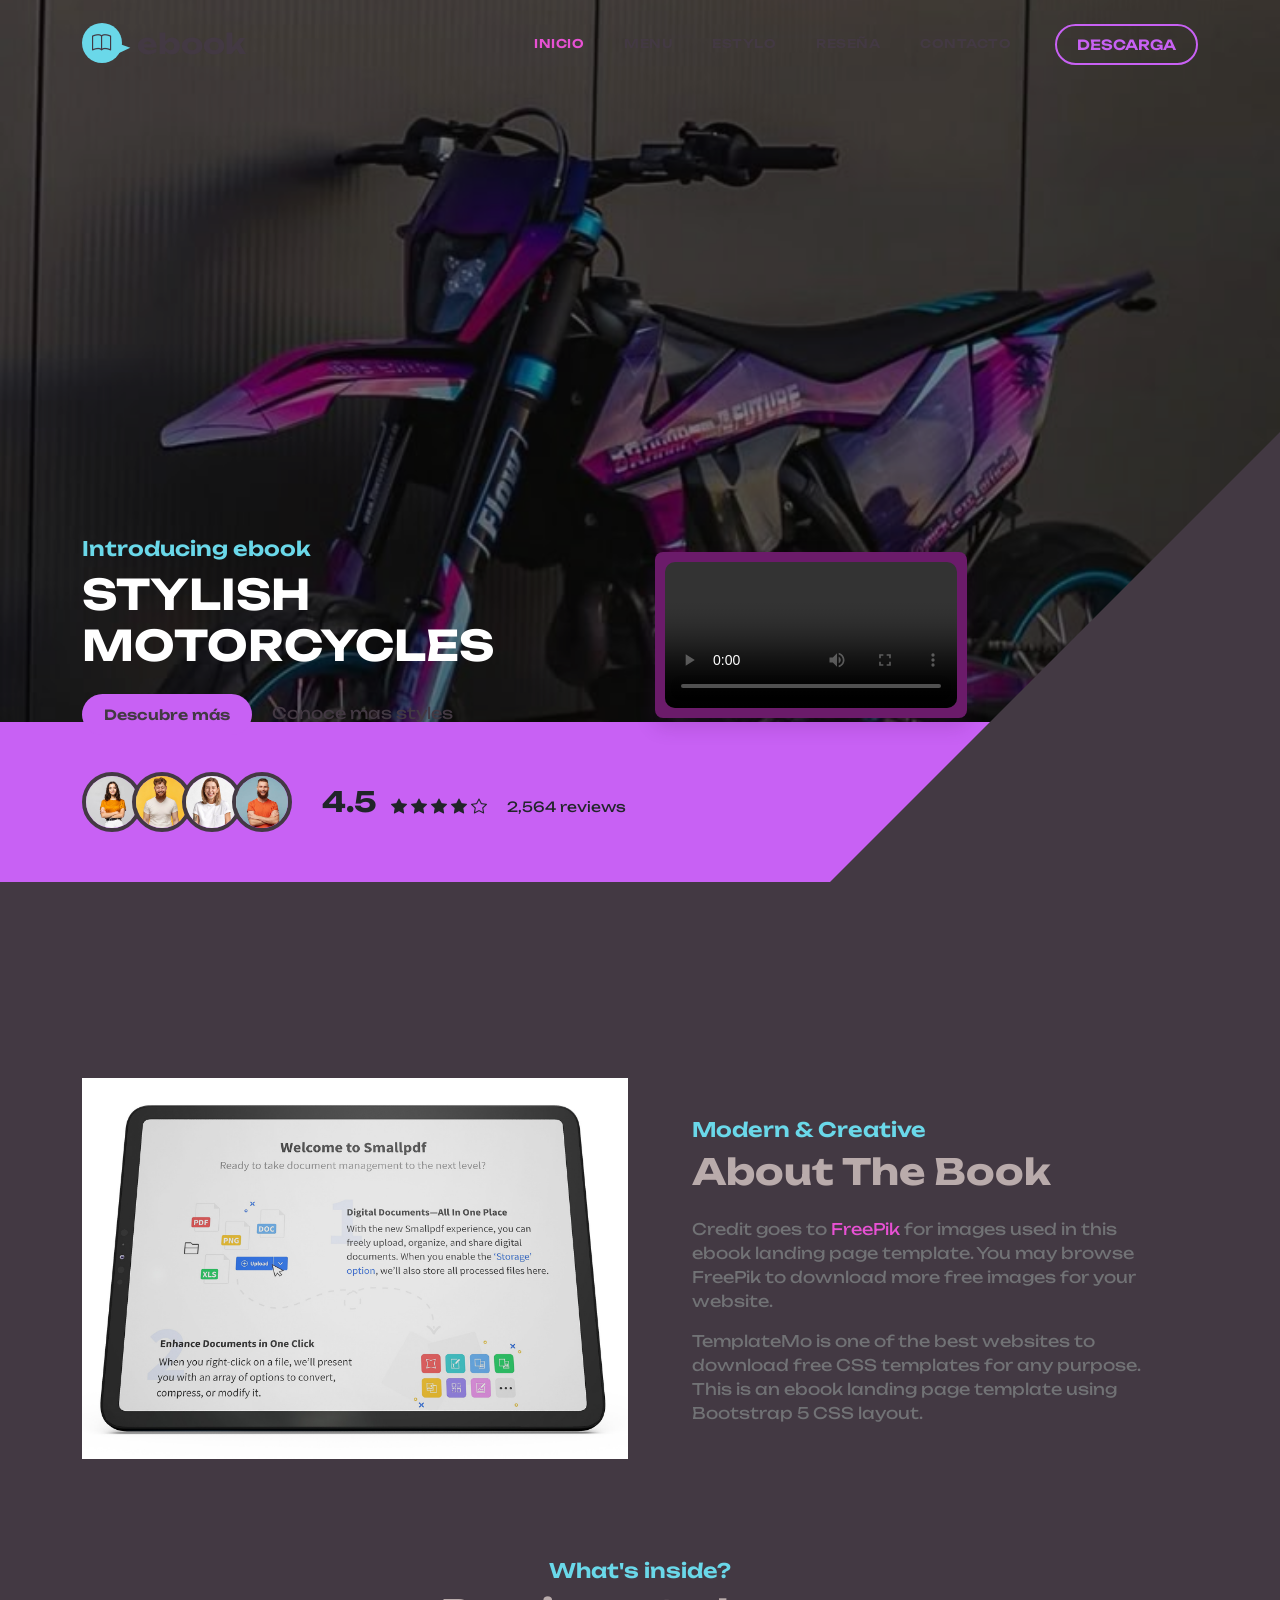
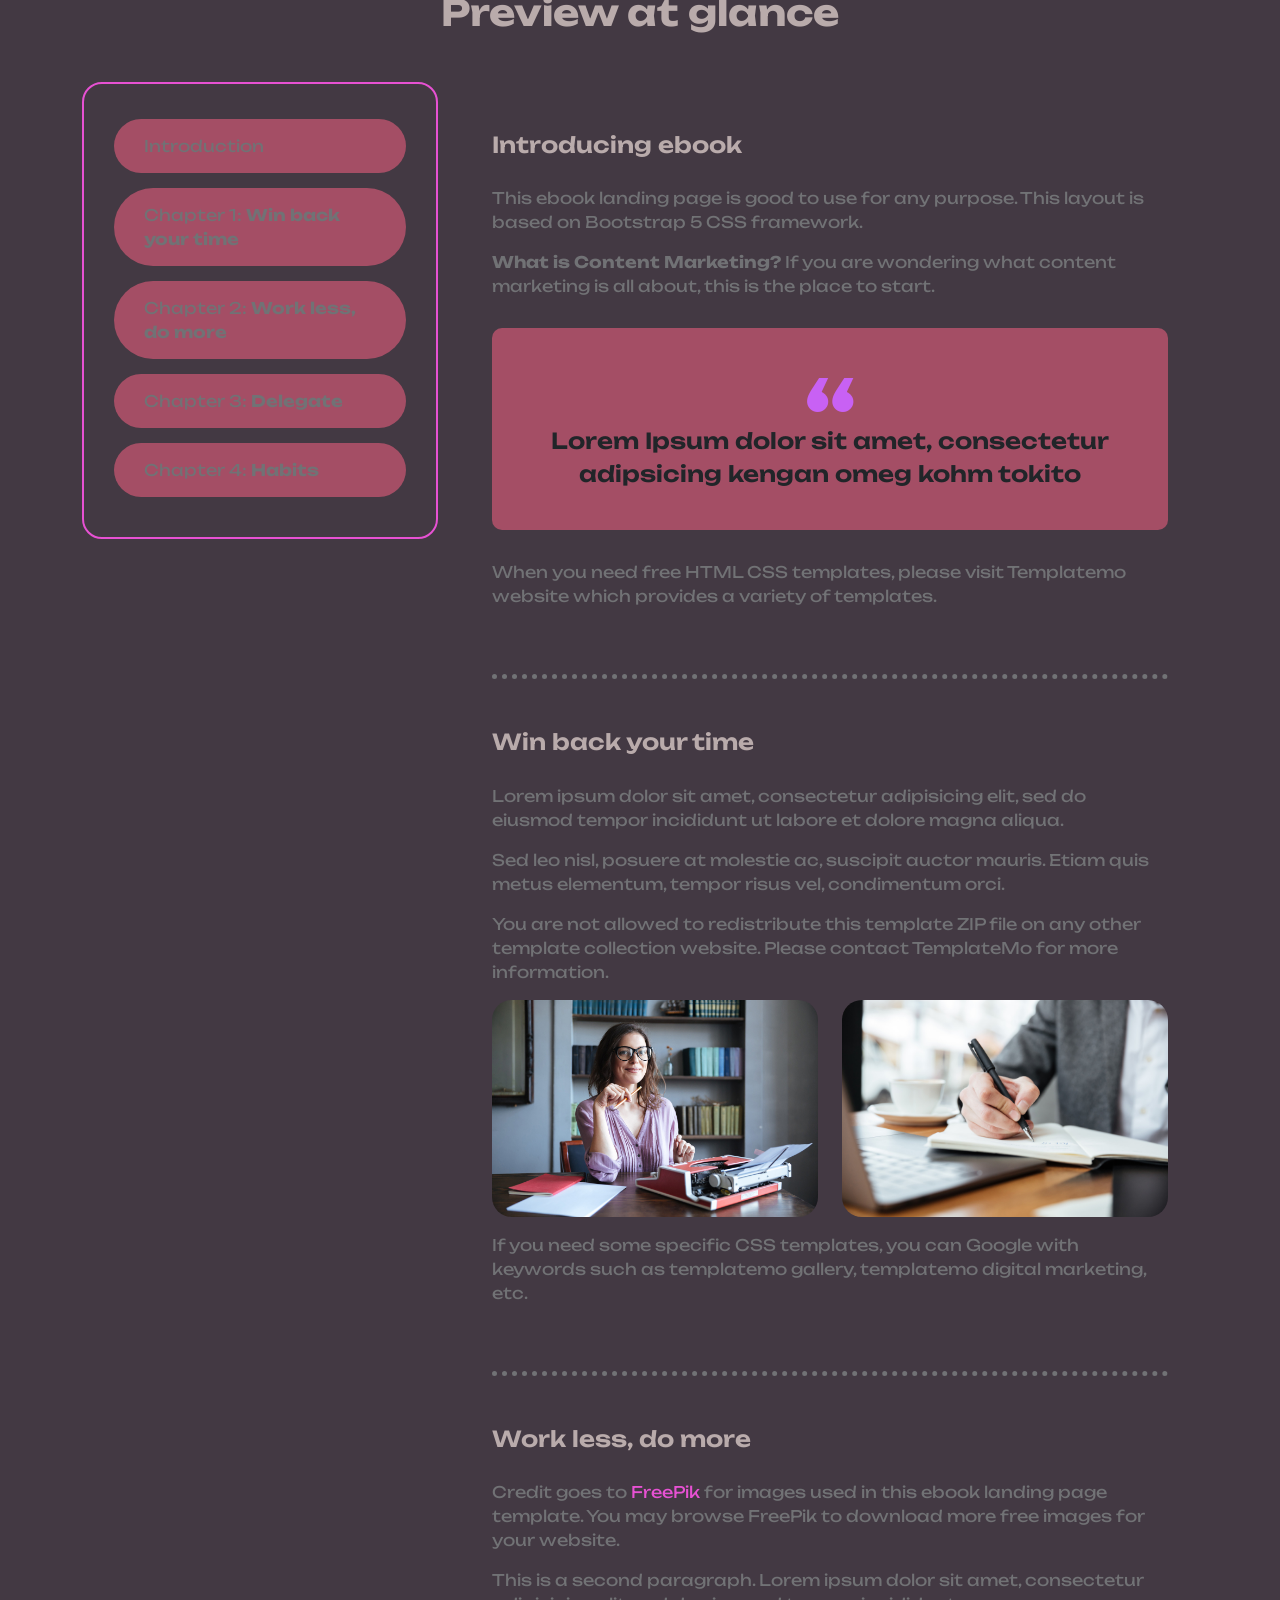
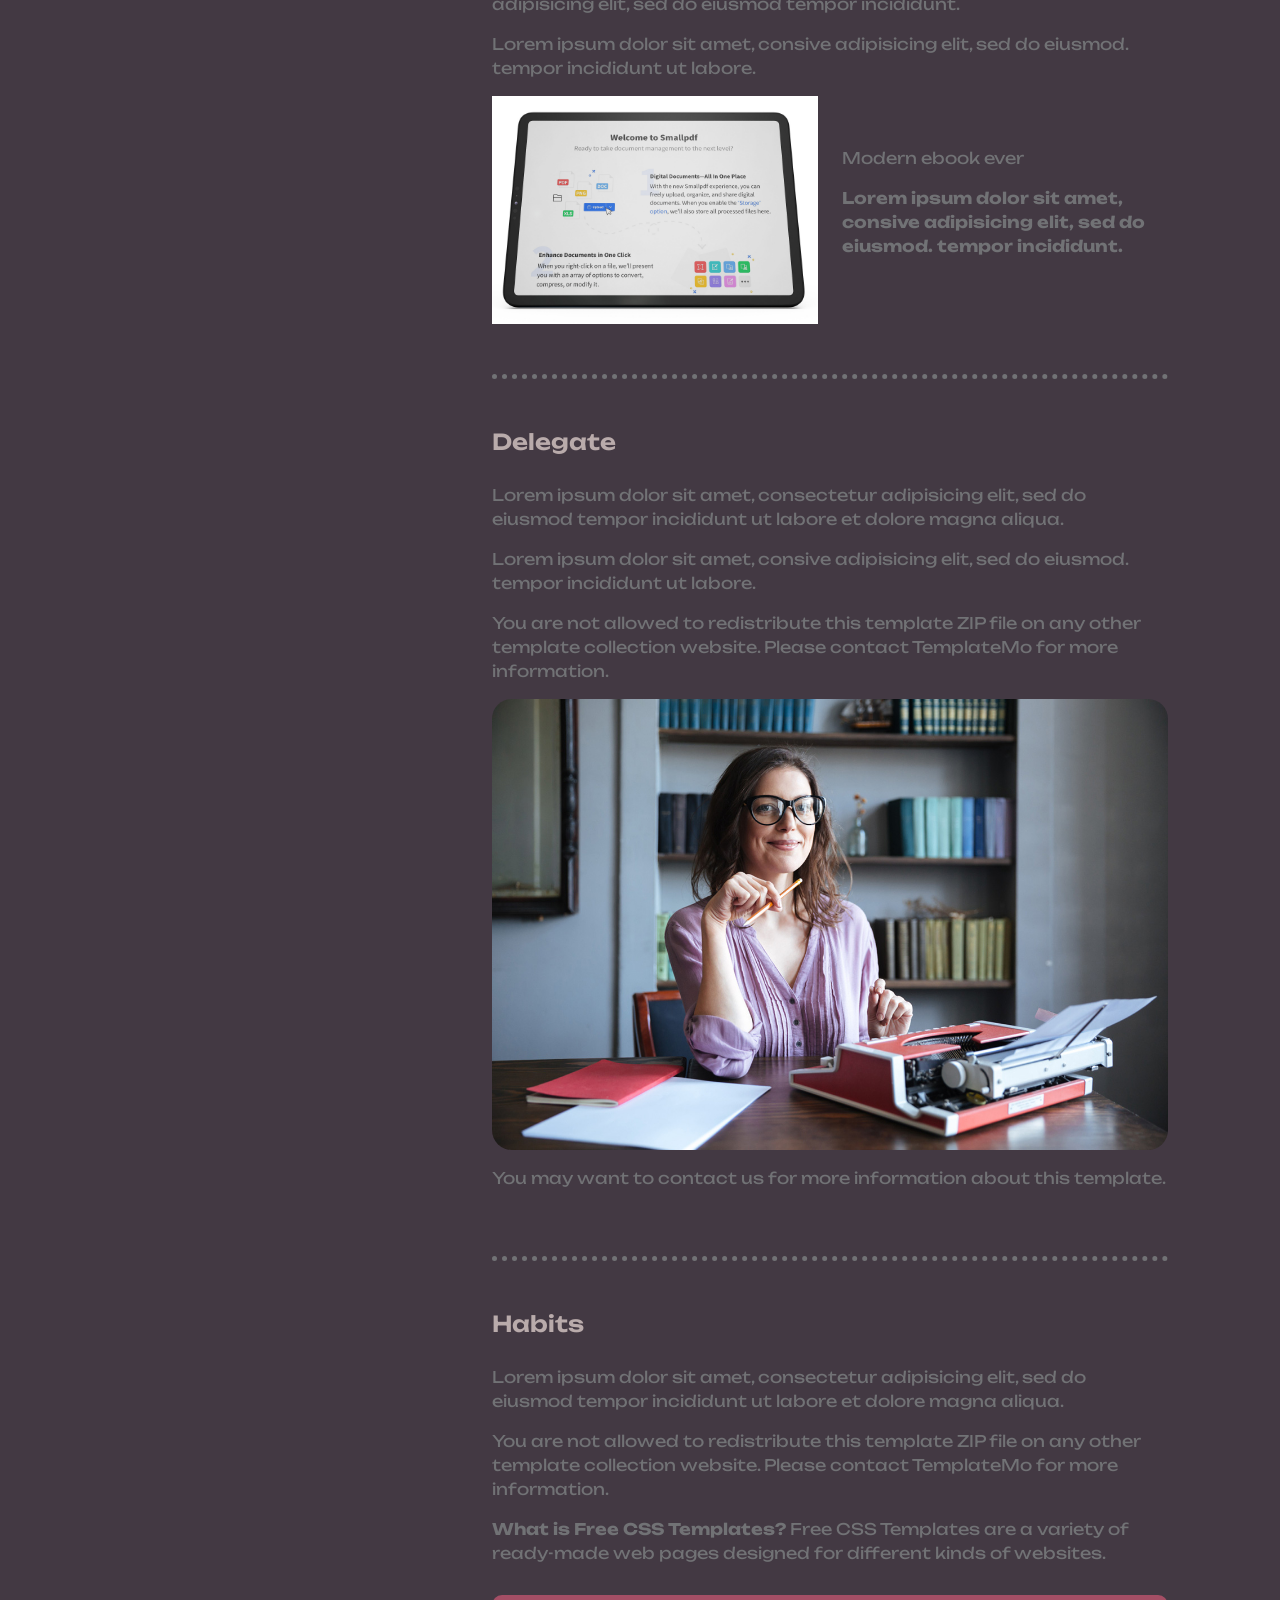
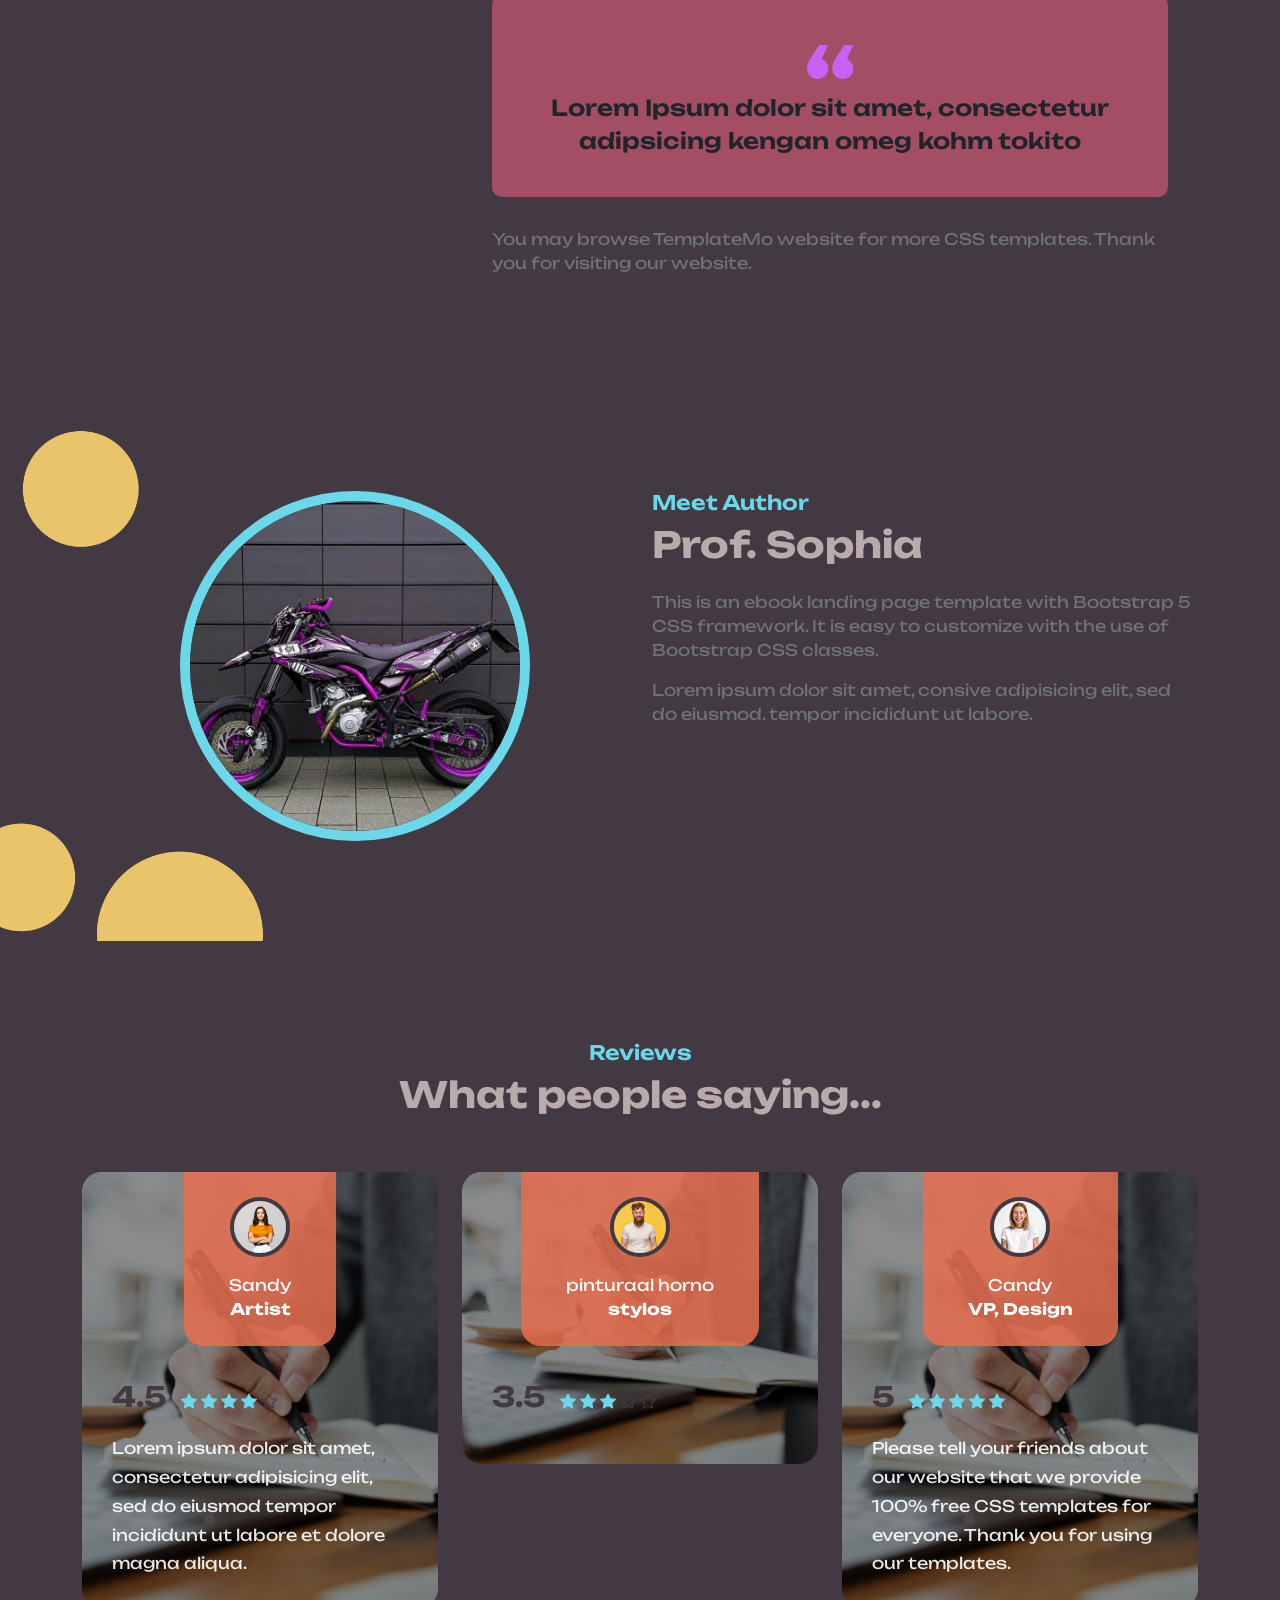
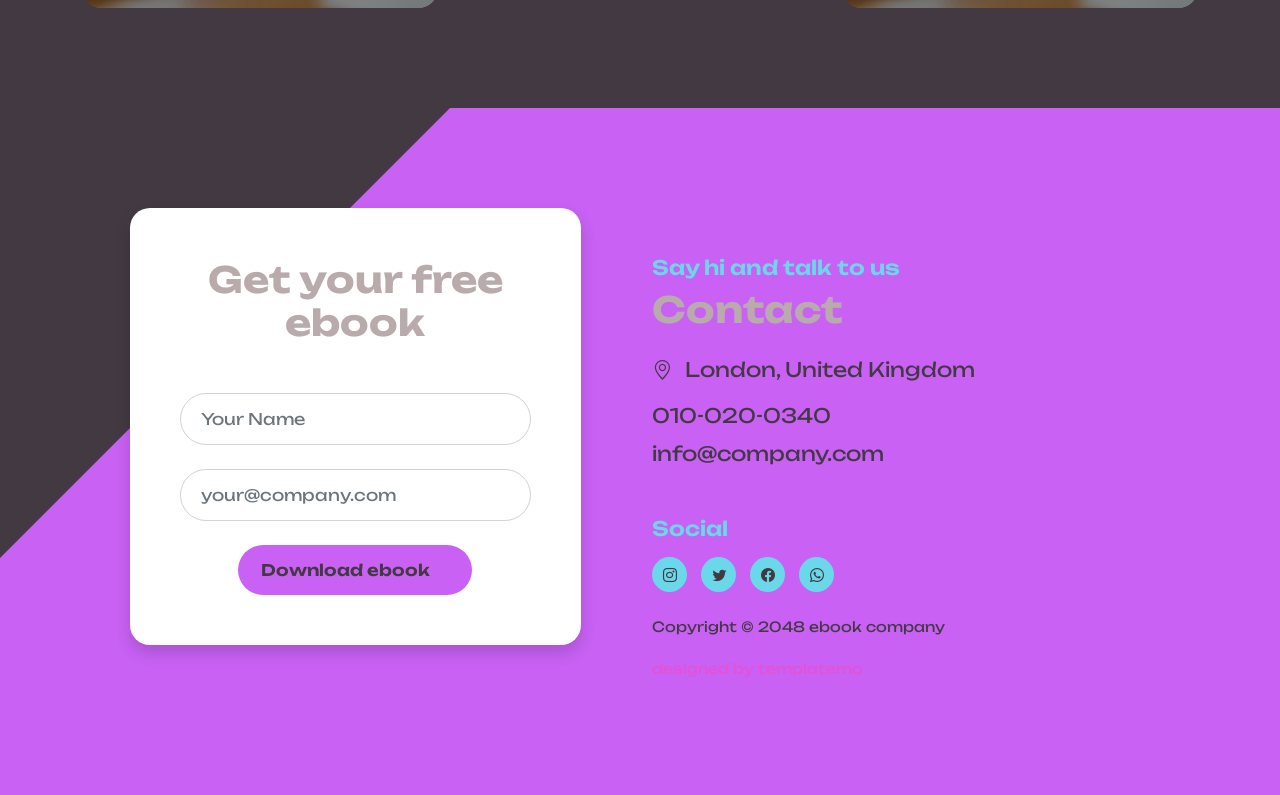
==== index.html @ 83028c60 "inicio de proyecto" ====
<!doctype html>
<html lang="es">
    <head>
        <meta charset="utf-8">
        <meta name="viewport" content="width=device-width, initial-scale=1">

        <meta name="description" content="">
        <meta name="author" content="">

        <title>STYLISH MOTORCYCLES</title>

        <!-- CSS FILES -->        
        <link rel="preconnect" href="https://fonts.googleapis.com">
        
        <link rel="preconnect" href="https://fonts.gstatic.com" crossorigin>

        <link href="https://fonts.googleapis.com/css2?family=Unbounded:wght@300;400;600;700&display=swap" rel="stylesheet">

        <link href="css/bootstrap.min.css" rel="stylesheet">

        <link href="css/bootstrap-icons.css" rel="stylesheet">

        <link href="css/templatemo-ebook-landing.css" rel="stylesheet">
<!--

TemplateMo 588 ebook landing

https://templatemo.com/tm-588-ebook-landing

-->
    </head>
    
    <body>

        <main>

            <nav class="navbar navbar-expand-lg">
                <div class="container">
                    <a class="navbar-brand" href="index.html">
                        <i class="navbar-brand-icon bi-book me-2"></i>
                        <span>ebook</span>  <!--titulo de lagina o logo-->
                    </a>

                    <div class="d-lg-none ms-auto me-3">
                        <a href="#" class="btn custom-btn custom-border-btn btn-naira btn-inverted">
                            <i class="btn-icon bi-cloud-download"></i>
                            <span>Download</span><!-- descargas-->
                        </a>
                    </div>
    
                    <button class="navbar-toggler" type="button" data-bs-toggle="collapse" data-bs-target="#navbarNav" aria-controls="navbarNav" aria-expanded="false" aria-label="Toggle navigation">
                        <span class="navbar-toggler-icon"></span>
                    </button>
    
                    <div class="collapse navbar-collapse" id="navbarNav">
                        <ul class="navbar-nav ms-lg-auto me-lg-4">
                            <li class="nav-item">
                                <a class="nav-link click-scroll" href="#section_1">INICIO</a>
                            </li>
    
                            <li class="nav-item">
                                <a class="nav-link click-scroll" href="#section_2">MENU</a>
                            </li>

                            <li class="nav-item">
                                <a class="nav-link click-scroll" href="#section_3">ESTYLO </a>
                            </li>

                            <li class="nav-item">
                                <a class="nav-link click-scroll" href="#section_4">RESEÑA</a>
                            </li>

                            <li class="nav-item">
                                <a class="nav-link click-scroll" href="#section_5">CONTACTO</a>
                            </li>
                        </ul>

                        <div class="d-none d-lg-block">
                            <a href="#" class="btn custom-btn custom-border-btn btn-naira btn-inverted">
                                <i class="btn-icon bi-cloud-download"></i>
                                <span>DESCARGA</span><!-- descarga el de abajo -->
                            </a>
                        </div>
                    </div>
                </div>
            </nav>
            

            <section class="hero-section d-flex justify-content-center align-items-center" id="section_1">
                <div class="container">
                    <div class="row">

                        <div class="col-lg-6 col-12 mb-5 pb-5 pb-lg-0 mb-lg-0">

                            <h6>Introducing ebook</h6>

                            <h1 class="text-white mb-4">STYLISH MOTORCYCLES</h1>

                            <a href="#section_2" class="btn custom-btn smoothscroll me-3">Descubre más</a>

                            <a href="#section_3" class="link link--kale smoothscroll">Conoce mas styles</a>
                        </div>
                        <!--
                        <div class="hero-image-wrap col-lg-6 col-12 mt-3 mt-lg-0">
                            <img src="images/vi class="hero-image img-fluid" alt="education online books"> 
                        </div>
                        -->

                        <!---------------video ------------------->
                        <div class="col-lg-7">
                            <div class="left-image">
                                <video autoplay loop width="6000" height="336" controls>
                                    <source src="images/video 1.mp4" type="video/mp4">

                                </video>
                            </div>
                        </div>
                        <!--------------fin del video------------->
                    </div>
                </div>
            </section>


            <section class="featured-section">
                <div class="container">
                    <div class="row">

                        <div class="col-lg-8 col-12">
                            <div class="avatar-group d-flex flex-wrap align-items-center">
                                <img src="images/avatar/portrait-beautiful-young-woman-standing-grey-wall.jpg" class="img-fluid avatar-image" alt="">

                                <img src="images/avatar/portrait-young-redhead-bearded-male.jpg" class="img-fluid avatar-image avatar-image-left" alt="">

                                <img src="images/avatar/pretty-blonde-woman.jpg" class="img-fluid avatar-image avatar-image-left" alt="">

                                <img src="images/avatar/studio-portrait-emotional-happy-funny-smiling-boyfriend.jpg" class="img-fluid avatar-image avatar-image-left" alt="">

                                <div class="reviews-group mt-3 mt-lg-0">
                                    <strong>4.5</strong>

                                    <i class="bi-star-fill"></i>
                                    <i class="bi-star-fill"></i>
                                    <i class="bi-star-fill"></i>
                                    <i class="bi-star-fill"></i>
                                    <i class="bi-star"></i>

                                    <small class="ms-3">2,564 reviews</small>
                                </div>
                            </div>
                        </div>
                    </div>
                </div>
            </section>


            <section class="py-lg-5"></section>


            <section class="book-section section-padding" id="section_2">
                <div class="container">
                    <div class="row">

                        <div class="col-lg-6 col-12">
                            <img src="images/tablet-screen-contents.jpg" class="img-fluid" alt="">
                        </div>

                        <div class="col-lg-6 col-12">
                            <div class="book-section-info">
                                <h6>Modern &amp; Creative</h6>


                                <h2 class="mb-4">About The Book</h2>

                                <p>Credit goes to <a rel="nofollow" href="https://freepik.com" target="_blank">FreePik</a> for images used in this ebook landing page template. You may browse FreePik to download more free images for your website.</p>

                                <p>TemplateMo is one of the best websites to download free CSS templates for any purpose. This is an ebook landing page template using Bootstrap 5 CSS layout.</p>
                            </div>
                        </div>

                    </div>
                </div>
            </section>


            <section>
                <div class="container">
                    <div class="row">

                        <div class="col-lg-12 col-12 text-center">
                            <h6>What's inside?</h6>

                            <h2 class="mb-5">Preview at glance</h2>
                        </div>

                        <div class="col-lg-4 col-12">
                            <nav id="navbar-example3" class="h-100 flex-column align-items-stretch">
                                <nav class="nav nav-pills flex-column">
                                    <a class="nav-link smoothscroll" href="#item-1">Introduction</a>

                                    <a class="nav-link smoothscroll" href="#item-2">Chapter 1: <strong>Win back your time</strong></a>

                                    <a class="nav-link smoothscroll" href="#item-3">Chapter 2: <strong>Work less, do more</strong></a>

                                    <a class="nav-link smoothscroll" href="#item-4">Chapter 3: <strong>Delegate</strong></a>

                                    <a class="nav-link smoothscroll" href="#item-5">Chapter 4: <strong>Habits</strong></a>
                                </nav>
                            </nav>
                        </div>

                        <div class="col-lg-8 col-12">
                            <div data-bs-spy="scroll" data-bs-target="#navbar-example3" data-bs-smooth-scroll="true" class="scrollspy-example-2" tabindex="0">
                                <div class="scrollspy-example-item" id="item-1">
                                    <h5>Introducing ebook</h5>

                                    <p>This ebook landing page is good to use for any purpose. This layout is based on Bootstrap 5 CSS framework.</p>

                                    <p><strong>What is Content Marketing?</strong> If you are wondering what content marketing is all about, this is the place to start.</p>

                                    <blockquote class="blockquote">Lorem Ipsum dolor sit amet, consectetur adipsicing kengan omeg kohm tokito</blockquote>

                                    <p>When you need free HTML CSS templates, please visit Templatemo website which provides a variety of templates.</p>
                                </div>

                                <div class="scrollspy-example-item" id="item-2">
                                    <h5>Win back your time</h5>

                                    <p>Lorem ipsum dolor sit amet, consectetur adipisicing elit, sed do eiusmod tempor incididunt ut labore et dolore magna aliqua.</p>

                                    <p>Sed leo nisl, posuere at molestie ac, suscipit auctor mauris. Etiam quis metus elementum, tempor risus vel, condimentum orci.</p>

                                    <p>You are not allowed to redistribute this template ZIP file on any other template collection website. Please contact TemplateMo for more information.</p>

                                    <div class="row">
                                        <div class="col-lg-6 col-12 mb-3">
                                            <img src="images/portrait-mature-smiling-authoress-sitting-desk.jpg" class="scrollspy-example-item-image img-fluid" alt="">
                                        </div>

                                        <div class="col-lg-6 col-12 mb-3">
                                            <img src="images/businessman-sitting-by-table-cafe.jpg" class="scrollspy-example-item-image img-fluid" alt="">
                                        </div>
                                    </div>

                                    <p>If you need some specific CSS templates, you can Google with keywords such as templatemo gallery, templatemo digital marketing, etc.</p>
                                </div>

                                <div class="scrollspy-example-item" id="item-3">
                                    <h5>Work less, do more</h5>

                                    <p>Credit goes to <a rel="nofollow" href="https://freepik.com" target="_blank">FreePik</a> for images used in this ebook landing page template. You may browse FreePik to download more free images for your website.</p>
                                    <p>This is a second paragraph. Lorem ipsum dolor sit amet, consectetur adipisicing elit, sed do eiusmod tempor incididunt.</p>

                                    <p>Lorem ipsum dolor sit amet, consive adipisicing elit, sed do eiusmod. tempor incididunt ut labore.</p>

                                    <div class="row align-items-center">
                                        <div class="col-lg-6 col-12">
                                            <img src="images/tablet-screen-contents.jpg" class="img-fluid" alt="">
                                        </div>

                                        <div class="col-lg-6 col-12">
                                            <p>Modern ebook ever</p>

                                            <p><strong>Lorem ipsum dolor sit amet, consive adipisicing elit, sed do eiusmod. tempor incididunt.</strong></p>
                                        </div>
                                    </div>
                                </div>

                                <div class="scrollspy-example-item" id="item-4">
                                    <h5>Delegate</h5>

                                    <p>Lorem ipsum dolor sit amet, consectetur adipisicing elit, sed do eiusmod tempor incididunt ut labore et dolore magna aliqua.</p>

                                    <p>Lorem ipsum dolor sit amet, consive adipisicing elit, sed do eiusmod. tempor incididunt ut labore.</p>

                                    <p>You are not allowed to redistribute this template ZIP file on any other template collection website. Please contact TemplateMo for more information.</p>

                                    <img src="images/portrait-mature-smiling-authoress-sitting-desk.jpg" class="scrollspy-example-item-image img-fluid mb-3" alt="">

                                    <p>You may want to contact us for more information about this template.</p>
                                </div>

                                <div class="scrollspy-example-item" id="item-5">
                                    <h5>Habits</h5>

                                    <p>Lorem ipsum dolor sit amet, consectetur adipisicing elit, sed do eiusmod tempor incididunt ut labore et dolore magna aliqua.</p>

                                    <p>You are not allowed to redistribute this template ZIP file on any other template collection website. Please contact TemplateMo for more information.</p>

                                    <p><strong>What is Free CSS Templates?</strong> Free CSS Templates are a variety of ready-made web pages designed for different kinds of websites.</p>

                                    <blockquote class="blockquote">Lorem Ipsum dolor sit amet, consectetur adipsicing kengan omeg kohm tokito</blockquote>

                                    <p>You may browse TemplateMo website for more CSS templates. Thank you for visiting our website.</p>
                                </div>
                            </div>
                        </div>

                    </div>
                </div>
            </section>


            <section class="author-section section-padding" id="section_3">
                <div class="container">
                    <div class="row">

                        <div class="col-lg-6 col-12">
                            <img src="images/imagen moto 1.jpg" class="author-image img-fluid" alt="">
                        </div>

                        <div class="col-lg-6 col-12 mt-5 mt-lg-0">
                            <h6>Meet Author</h6>

                            <h2 class="mb-4">Prof. Sophia</h2>

                            <p>This is an ebook landing page template with Bootstrap 5 CSS framework. It is easy to customize with the use of Bootstrap CSS classes.</p>

                            <p>Lorem ipsum dolor sit amet, consive adipisicing elit, sed do eiusmod. tempor incididunt ut labore.</p>
                        </div>

                    </div>
                </div>
            </section>


            <section class="reviews-section section-padding" id="section_4">
                <div class="container">
                    <div class="row">

                        <div class="col-lg-12 col-12 text-center mb-5">
                            <h6>Reviews</h6>

                            <h2>What people saying...</h2>
                        </div>

                        <div class="col-lg-4 col-12">
                            <div class="custom-block d-flex flex-wrap">
                                <div class="custom-block-image-wrap d-flex flex-column">
                                    <img src="images/avatar/portrait-beautiful-young-woman-standing-grey-wall.jpg" class="img-fluid avatar-image" alt="">

                                    <div class="text-center mt-3">
                                        <span class="text-white">Sandy</span>

                                        <strong class="d-block text-white">Artist</strong>
                                    </div>
                                </div>

                                <div class="custom-block-info">
                                    <div class="reviews-group mb-3">
                                        <strong>4.5</strong>

                                        <i class="bi-star-fill"></i>
                                        <i class="bi-star-fill"></i>
                                        <i class="bi-star-fill"></i>
                                        <i class="bi-star-fill"></i>
                                        <i class="bi-star"></i>
                                    </div>

                                    <p class="mb-0">Lorem ipsum dolor sit amet, consectetur adipisicing elit, sed do eiusmod tempor incididunt ut labore et dolore magna aliqua.</p>
                                </div>
                            </div>
                        </div>

                        <div class="col-lg-4 col-12 my-5 my-lg-0">
                            <div class="custom-block d-flex flex-wrap">
                                <div class="custom-block-image-wrap d-flex flex-column">
                                    <img src="images/avatar/portrait-young-redhead-bearded-male.jpg" class="img-fluid avatar-image avatar-image-left" alt="">

                                    <div class="text-center mt-3">
                                        <span class="text-white">pinturaal horno</span>

                                        <strong class="d-block text-white">stylos </strong>
                                    </div>
                                </div>

                                <div class="custom-block-info">
                                    <div class="reviews-group mb-3">
                                        <strong>3.5</strong>

                                        <i class="bi-star-fill"></i>
                                        <i class="bi-star-fill"></i>
                                        <i class="bi-star-fill"></i>
                                        <i class="bi-star"></i>
                                        <i class="bi-star"></i>
                                    </div>

                                    <p class="mb-0"></p>
                                </div>
                            </div>
                        </div>

                        <div class="col-lg-4 col-12">
                            <div class="custom-block d-flex flex-wrap">
                                <div class="custom-block-image-wrap d-flex flex-column">
                                    <img src="images/avatar/pretty-blonde-woman.jpg" class="img-fluid avatar-image" alt="">

                                    <div class="text-center mt-3">
                                        <span class="text-white">Candy</span>

                                        <strong class="d-block text-white">VP, Design</strong>
                                    </div>
                                </div>

                                <div class="custom-block-info">
                                    <div class="reviews-group mb-3">
                                        <strong>5</strong>

                                        <i class="bi-star-fill"></i>
                                        <i class="bi-star-fill"></i>
                                        <i class="bi-star-fill"></i>
                                        <i class="bi-star-fill"></i>
                                        <i class="bi-star-fill"></i>
                                    </div>

                                    <p class="mb-0">Please tell your friends about our website that we provide 100% free CSS templates for everyone. Thank you for using our templates.</p>
                                </div>
                            </div>
                        </div>

                    </div>
                </div>
            </section>


            <section class="contact-section section-padding" id="section_5">
                <div class="container">
                    <div class="row">

                        <div class="col-lg-5 col-12 mx-auto">
                            <form class="custom-form ebook-download-form bg-white shadow" action="#" method="post" role="form">
                                <div class="text-center mb-5">
                                    <h2 class="mb-1">Get your free ebook</h2>
                                </div>

                                <div class="ebook-download-form-body">
                                    <div class="input-group mb-4">
                                        <input type="text" name="ebook-form-name" id="ebook-form-name" class="form-control" aria-label="ebook-form-name" aria-describedby="basic-addon1" placeholder="Your Name" required>

                                        <span class="input-group-text" id="basic-addon1">
                                            <i class="custom-form-icon bi-person"></i>
                                        </span>
                                    </div>

                                    <div class="input-group mb-4">
                                        <input type="email" name="ebook-email" id="ebook-email" pattern="[^ @]*@[^ @]*" class="form-control" placeholder="your@company.com" aria-label="ebook-form-email" aria-describedby="basic-addon2" required="">

                                        <span class="input-group-text" id="basic-addon2">
                                            <i class="custom-form-icon bi-envelope"></i>
                                        </span>
                                    </div>

                                    <div class="col-lg-8 col-md-10 col-8 mx-auto">
                                        <button type="submit" class="form-control">Download ebook</button>
                                    </div>
                                </div>
                            </form>
                        </div>

                        <div class="col-lg-6 col-12">
                            <h6 class="mt-5">Say hi and talk to us</h6>

                            <h2 class="mb-4">Contact</h2>

                            <p class="mb-3">
                                <i class="bi-geo-alt me-2"></i>
                                London, United Kingdom
                            </p>

                            <p class="mb-2">
                                <a href="tel: 010-020-0340" class="contact-link">
                                    010-020-0340
                                </a>
                            </p>

                            <p>
                                <a href="mailto:info@company.com" class="contact-link">
                                    info@company.com
                                </a>
                            </p>

                            <h6 class="site-footer-title mt-5 mb-3">Social</h6>

                            <ul class="social-icon mb-4">
                                <li class="social-icon-item">
                                    <a href="#" class="social-icon-link bi-instagram"></a>
                                </li>

                                <li class="social-icon-item">
                                    <a href="#" class="social-icon-link bi-twitter"></a>
                                </li>
                                
                                <li class="social-icon-item">
                                    <a href="#" class="social-icon-link bi-facebook"></a>
                                </li>

                                <li class="social-icon-item">
                                    <a href="#" class="social-icon-link bi-whatsapp"></a>
                                </li>
                            </ul>

                            <p class="copyright-text">Copyright © 2048 ebook company
                            <br><br><a rel="nofollow" href="https://templatemo.com" target="_blank">designed by templatemo</a></p>
                        </div>

                    </div>
                </div>
            </section>
        </main>

        <!-- JAVASCRIPT FILES -->
        <script src="js/jquery.min.js"></script>
        <script src="js/bootstrap.bundle.min.js"></script>
        <script src="js/jquery.sticky.js"></script>
        <script src="js/click-scroll.js"></script>
        <script src="js/custom.js"></script>

    </body>
</html>
---- css/templatemo-ebook-landing.css ----
/*

TemplateMo 588 ebook landing

https://templatemo.com/tm-588-ebook-landing

*/

/*---------------------------------------
  CUSTOM PROPERTIES ( VARIABLES )             
-----------------------------------------*/
:root {
  --white-color:                  #433943;
  --primary-color:                #e751d3;
  --secondary-color:              #6ad8e9;
  --section-bg-color:             #a44e65;
  --custom-btn-bg-color:          #c861f4;
  --custom-btn-bg-hover-color:    #b051e7;
  --dark-color:                   #b9abab;
  --p-color:                      #717275;
  --link-hover-color:             #E76F51;

  --body-font-family:             'Unbounded', sans-serif;

  --h1-font-size:                 42px;
  --h2-font-size:                 36px;
  --h3-font-size:                 28px;
  --h4-font-size:                 24px;
  --h5-font-size:                 22px;
  --h6-font-size:                 20px;
  --p-font-size:                  16px;
  --menu-font-size:               12px;
  --btn-font-size:                14px;
  --copyright-font-size:          14px;

  --border-radius-large:          100px;
  --border-radius-medium:         20px;
  --border-radius-small:          10px;

  --font-weight-light:            300;
  --font-weight-normal:           400;
  --font-weight-semibold:         600;
  --font-weight-bold:             700;
}

body {
  background-color: var(--white-color);
  font-family: var(--body-font-family); 
  }


/*---------------------------------------
  TYPOGRAPHY               
-----------------------------------------*/

h2,
h3,
h4,
h5,
h6 {
  color: var(--dark-color);
}

h1,
h2,
h3,
h4,
h5,
h6 {
  font-weight: var(--font-weight-semibold);
}

h1 {
  font-size: var(--h1-font-size);
  font-weight: var(--font-weight-bold);
}

h2 {
  font-size: var(--h2-font-size);
  font-weight: var(--font-weight-bold);
}

h3 {
  font-size: var(--h3-font-size);
}

h4 {
  font-size: var(--h4-font-size);
}

h5 {
  font-size: var(--h5-font-size);
}

h6 {
  color: var(--secondary-color);
  font-size: var(--h6-font-size);
}

p {
  color: var(--p-color);
  font-size: var(--p-font-size);
  font-weight: var(--font-weight-normal);
}

ul li {
  color: var(--p-color);
  font-size: var(--p-font-size);
  font-weight: var(--font-weight-normal);
}

a, 
button {
  touch-action: manipulation;
  transition: all 0.3s;
}

a {
  display: inline-block;
  color: var(--primary-color);
  text-decoration: none;
}

a:hover {
  color: var(--link-hover-color);
}

b,
strong {
  font-weight: var(--font-weight-bold);
}


/*---------------------------------------
  SECTION               
-----------------------------------------*/
.section-padding {
  padding-top: 100px;
  padding-bottom: 100px;
}

::selection {
  background-color: var(--secondary-color);
  color: var(--white-color);
}


/*---------------------------------------
  AVATAR IMAGE               
-----------------------------------------*/
.avatar-image {
  border: 4px solid var(--white-color);
  border-radius: 100px;
  width: 60px;
  height: 60px;
  object-fit: cover;
}

.avatar-image-left {
  position: relative;
  left: -10px;
}

.avatar-image-left + .avatar-image-left {
  left: -20px;
}

.avatar-image-left + .avatar-image-left + .avatar-image-left {
  left: -30px;
}

.avatar-image-left + .avatar-image-left + .avatar-image-left + .avatar-image-left {
  left: -40px;
}

.avatar-group,
.reviews-group {
  position: relative;
  z-index: 22;
}

.reviews-group {
  display: inline-block;
  vertical-align: top;
}

.reviews-group strong {
  font-size: var(--h3-font-size);
  margin-right: 10px;
}


/*---------------------------------------
  CUSTOM LINK              
-----------------------------------------*/
.link {
  cursor: pointer;
  position: relative;
  white-space: nowrap;
  color: var(--white-color);
}

.link::before,
.link::after {
  position: absolute;
  width: 100%;
  height: 1px;
  background: currentColor;
  top: 100%;
  left: 0;
  pointer-events: none;
}

.link::before {
  content: '';
}

.link--kale::before {
  height: 10px;
  top: 100%;
  opacity: 0;
}

.link--kale:hover::before {
  opacity: 1;
  animation: lineUp 0.3s ease forwards;
}

@keyframes lineUp {
    0% {
      transform-origin: 50% 100%;
      transform: scale3d(1, 0.045, 1);
    }

    50% {
      transform-origin: 50% 100%;
      transform: scale3d(1, 1, 1);
    }

    51% {
      transform-origin: 50% 0%;
      transform: scale3d(1, 1, 1);
    }

    100% {
      transform-origin: 50% 0%;
      transform: scale3d(1, 0.045, 1);
    }
}

.link--kale::after {
    content: '';
    transition: opacity 0.3s;
    opacity: 0;
    transition-delay: 0s;
}

.link--kale:hover::after {
    opacity: 1;
    transition-delay: 0.3s;
}


/*---------------------------------------
  CUSTOM BUTTON               
-----------------------------------------*/
.custom-btn {
  background: var(--custom-btn-bg-color);
  border: 2px solid transparent;
  border-radius: var(--border-radius-large);
  color: var(--white-color);
  font-size: var(--btn-font-size);
  font-weight: var(--font-weight-semibold);
  line-height: normal;
  transition: all 0.3s;
  padding: 10px 20px;
}

.custom-btn:hover {
  background: var(--custom-btn-bg-hover-color);
  color: var(--white-color);
}

.custom-border-btn {
  background: transparent;
  border: 2px solid var(--custom-btn-bg-color);
  color: var(--custom-btn-bg-color);
}

.custom-border-btn:hover {
  background: var(--custom-btn-bg-color);
  border-color: transparent;
  color: var(--white-color);
}

.custom-btn-bg-white {
  border-color: var(--white-color);
  color: var(--white-color);
}

.btn-naira {
  padding: 0;
  position: relative;
  z-index: 1;
  overflow: hidden;
  -webkit-backface-visibility: hidden;
  -webkit-transition: background-color 0.3s;
  transition: background-color 0.3s;
}

.btn-naira::before {
  content: '';
  position: absolute;
  left: -50%;
  width: 200%;
  height: 200%;
  background: var(--primary-color);
  top: -50%;
  z-index: -1;
  -webkit-transform: translate3d(0, -100%, 0) rotate3d(0, 0, 1, -10deg);
  transform: translate3d(0, -100%, 0) rotate3d(0, 0, 1, -10deg);
}

.btn-naira.btn-inverted::before {
  background: var(--primary-color);
}

.btn-naira > span {
  display: block;
  vertical-align: middle;
}

.btn-naira .btn-icon {
  position: absolute;
  top: 0;
  width: 100%;
  left: 0;
  color: var(--white-color);
  -webkit-transform: translate3d(0, -100%, 0);
  transform: translate3d(0, -100%, 0);
}

.btn-naira > span,
.btn-naira .btn-icon {
  padding: 10px 20px;
  -webkit-transition: -webkit-transform 0.3s;
  transition: transform 0.3s;
  -webkit-transition-timing-function: cubic-bezier(0.75, 0, 0.125, 1);
  transition-timing-function: cubic-bezier(0.75, 0, 0.125, 1);
}

.btn-naira:hover::before {
  -webkit-animation: anim-naira-1 0.3s forwards ease-in;
  animation: anim-naira-1 0.3s forwards ease-in;
}

@-webkit-keyframes anim-naira-1 {
  50% {
    -webkit-transform: translate3d(0, -50%, 0) rotate3d(0, 0, 1, -10deg);
    transform: translate3d(0, -50%, 0) rotate3d(0, 0, 1, -10deg);
    -webkit-animation-timing-function: ease-out;
    animation-timing-function: ease-out;
  }
  100% {
    -webkit-transform: translate3d(0, 0%, 0) rotate3d(0, 0, 1, 0deg);
    transform: translate3d(0, 0%, 0) rotate3d(0, 0, 1, 0deg);
  }
}

@keyframes anim-naira-1 {
  50% {
    -webkit-transform: translate3d(0, -50%, 0) rotate3d(0, 0, 1, -10deg);
    transform: translate3d(0, -50%, 0) rotate3d(0, 0, 1, -10deg);
    -webkit-animation-timing-function: ease-out;
    animation-timing-function: ease-out;
  }
  100% {
    -webkit-transform: translate3d(0, 0%, 0) rotate3d(0, 0, 1, 0deg);
    transform: translate3d(0, 0%, 0) rotate3d(0, 0, 1, 0deg);
  }
}

.btn-naira:hover {
  background-color: var(--primary-color);
  -webkit-transition: background-color 0s 0.3s;
  transition: background-color 0s 0.3s;
}

.btn-naira.btn-inverted:hover {
  background-color: var(--primary-color);
}

.btn-naira:hover .btn-icon {
  -webkit-transform: translate3d(0, 0, 0);
  transform: translate3d(0, 0, 0);
}

.btn-naira:hover > span {
  opacity: 0;
  -webkit-transform: translate3d(0, 100%, 0);
  transform: translate3d(0, 100%, 0);
}


/*---------------------------------------
  NAVIGATION              
-----------------------------------------*/
.sticky-wrapper {
  position: absolute;
  top: 0;
  right: 0;
  left: 0;
}

.sticky-wrapper.is-sticky .navbar {
  background-color: rgba(0, 0, 0, 0.85);
}

.navbar {
  background: transparent;
  z-index: 99;
  padding-top: 15px;
  padding-bottom: 15px;
}

.navbar-brand,
.navbar-brand:hover {
  font-size: var(--h3-font-size);
  font-weight: var(--font-weight-bold);
  display: block;
  color: var(--white-color);
}

.navbar-brand-icon {
  background: var(--secondary-color);
  border-radius: var(--border-radius-large);
  display: inline-block;
  vertical-align: top;
  color: var(--white-color);
  font-size: var(--h6-font-size);
  width: 40px;
  height: 40px;
  line-height: 40px;
  text-align: center;
  position: relative;
}

.navbar-brand-icon::after {
  content: "";
  position: absolute;
  z-index: -1;
  top: 10px;
  right: -5px;
  width: 0;
  height: 0;
  border-style: solid;
  border-width: 0 0 20px 20px;
  border-color: transparent transparent var(--secondary-color) transparent;
  pointer-events: none;
  transform: rotate(65deg);
}

.navbar-expand-lg .navbar-nav .nav-link {
  border-radius: var(--border-radius-large);
  margin: 10px;
  padding: 10px;
}

.navbar-nav .nav-link {
  display: inline-block;
  color: var(--white-color);
  font-size: var(--menu-font-size);
  font-weight: var(--font-weight-semibold);
  letter-spacing: 0.5px;
  position: relative;
  padding-top: 15px;
  padding-bottom: 15px;
}

.navbar-nav .nav-link.active, 
.navbar-nav .nav-link:hover {
  color: var(--primary-color);
}

.navbar-toggler {
  border: 0;
  padding: 0;
  cursor: pointer;
  margin: 0;
  width: 30px;
  height: 35px;
  outline: none;
}

.navbar-toggler:focus {
  outline: none;
  box-shadow: none;
}

.navbar-toggler[aria-expanded="true"] .navbar-toggler-icon {
  background: transparent;
}

.navbar-toggler[aria-expanded="true"] .navbar-toggler-icon:before,
.navbar-toggler[aria-expanded="true"] .navbar-toggler-icon:after {
  transition: top 300ms 50ms ease, -webkit-transform 300ms 350ms ease;
  transition: top 300ms 50ms ease, transform 300ms 350ms ease;
  transition: top 300ms 50ms ease, transform 300ms 350ms ease, -webkit-transform 300ms 350ms ease;
  top: 0;
}

.navbar-toggler[aria-expanded="true"] .navbar-toggler-icon:before {
  transform: rotate(45deg);
}

.navbar-toggler[aria-expanded="true"] .navbar-toggler-icon:after {
  transform: rotate(-45deg);
}

.navbar-toggler .navbar-toggler-icon {
  background: var(--white-color);
  transition: background 10ms 300ms ease;
  display: block;
  width: 30px;
  height: 2px;
  position: relative;
}

.navbar-toggler .navbar-toggler-icon:before,
.navbar-toggler .navbar-toggler-icon:after {
  transition: top 300ms 350ms ease, -webkit-transform 300ms 50ms ease;
  transition: top 300ms 350ms ease, transform 300ms 50ms ease;
  transition: top 300ms 350ms ease, transform 300ms 50ms ease, -webkit-transform 300ms 50ms ease;
  position: absolute;
  right: 0;
  left: 0;
  background: var(--white-color);
  width: 30px;
  height: 2px;
  content: '';
}

.navbar-toggler .navbar-toggler-icon::before {
  top: -8px;
}

.navbar-toggler .navbar-toggler-icon::after {
  top: 8px;
}


/*---------------------------------------
  HERO        
-----------------------------------------*/
.hero-section {
  background-image: url('../images/imagen\ 1.jpg'); /*imagen de fondo lapiz*/
  background-repeat: no-repeat;
  background-size: cover;
  background-position: center;
  position: relative;
  padding-top: 30px;
}

.hero-section::after {
  content: "";
  position: absolute;
  top: 0;
  right: 0;
  bottom: 0;
  left: 0;
  pointer-events: none;
  background-color: rgba(0, 0, 0, 0.45);
}

.hero-section .row {
  position: relative;
  z-index: 22;
  top: 100px;
}

.hero-image {
  position: relative;
  z-index: 2;
  bottom: 100px;
  display: block;
  margin: auto;
}

@media screen and (min-width: 991px) {
  .hero-section {
    height: calc(90vh - 88px);
    padding-top: 350px;
  }
}


/*---------------------------------------
  FEATURED              
-----------------------------------------*/
.featured-section {
  background-color: var(--custom-btn-bg-color);
  position: relative;
  padding-top: 50px;
  padding-bottom: 50px;
}

.featured-section::after {
  content: "";
  position: absolute;
  bottom: 0;
  right: 0;
  width: 0;
  height: 0;
  border-style: solid;
  border-width: 0 0 450px 450px;
  border-color: transparent transparent var(--white-color) transparent;
  pointer-events: none;
}


/*---------------------------------------
  CUSTOM BLOCK              
-----------------------------------------*/
.custom-block {
  background-image: url('../images/businessman-sitting-by-table-cafe.jpg');
  background-repeat: no-repeat;
  background-size: cover;
  background-position: center;
  border-radius: var(--border-radius-medium);
  position: relative;
  overflow: hidden;
}

.custom-block::after {
  content: "";
  position: absolute;
  top: 0;
  right: 0;
  bottom: 0;
  left: 0;
  pointer-events: none;
  background-color: rgba(0, 0, 0, 0.45);
}

.custom-block .avatar-image {
  min-width: 60px;
  margin: auto;
  left: 0;
}

.custom-block .bi-star {
  color: var(--white-color);
}

.custom-block .bi-star-fill {
  color: var(--secondary-color);
}

.custom-block-image-wrap {
  background-color: rgba(231, 111, 81, 0.85);
  border-radius: 0 0 var(--border-radius-medium) var(--border-radius-medium);
  position: relative;
  z-index: 2;
  overflow: hidden;
  margin: auto;
  padding: 25px 45px;
}

.custom-block-info {
  position: relative;
  z-index: 2;
  padding: 30px;
}

.custom-block-info strong,
.custom-block-info p {
  color: var(--white-color);
}

.custom-block-info p {
  color: rgba(255, 255, 255, 0.9);
  line-height: 1.8;
}


/*---------------------------------------
  THE BOOK SECTION            
-----------------------------------------*/
.book-section-info {
  padding-top: 40px;
  padding-right: 40px;
  padding-left: 40px;
}

.nav-pills {
  border: 2px solid var(--primary-color);
  border-radius: var(--border-radius-medium);
  position: sticky;
  top: 120px;
  padding: 30px;
}

.nav-pills .nav-link {
  background: var(--section-bg-color);
  color: var(--p-color);
  border-radius: var(--border-radius-large);
  margin-top: 5px;
  margin-bottom: 10px;
  padding: 15px 30px;
}

.nav-pills .nav-link:hover,
.nav-pills .nav-link.active, 
.nav-pills .show>.nav-link {
  background: var(--primary-color);
  color: var(--white-color);
}

.scrollspy-example-2 {
  padding-right: 30px;
  padding-left: 30px;
}

.scrollspy-example-item {
  border-bottom: 5px dotted var(--p-color);
  min-height: 500px;
  padding-top: 20px;
  padding-bottom: 50px;
}

.scrollspy-example-item:last-child {
  border-bottom: 0;
}

.scrollspy-example-item-image {
  border-radius: var(--border-radius-medium);
}

.scrollspy-example-item h5 {
  padding-top: 30px;
  padding-bottom: 20px;
}

.blockquote {
  background: var(--section-bg-color);
  border-radius: var(--border-radius-small);
  font-size: var(--h5-font-size);
  font-weight: var(--font-weight-semibold);
  color: var(--site-footer-bg-color);
  margin-top: 30px;
  margin-bottom: 30px;
  padding: 80px 40px 40px 40px;
  text-align: center;
}

.blockquote::before {
  content: "“";
  color: var(--custom-btn-bg-color);
  font-size: 100px;
  line-height: 1rem;
  display: block;
}


/*---------------------------------------
  AUTHOR SECTION            
-----------------------------------------*/
.author-section {
  background-image: url('../images/circle-scatter-haikei.png');
  background-repeat: no-repeat;
  background-size: contain;
  background-position: left bottom;
  position: relative;
  margin-top: 50px;
}

.author-image {
  border: 10px solid var(--secondary-color);
  border-radius: 100%;
  display: block;
  margin: auto;
  width: 350px;
  height: 350px;
  object-fit: cover;
}


/*---------------------------------------
  DIVIDER SECTION               
-----------------------------------------*/
.divider-section {
  background-image: url('../images/wave-haikei.png');
  background-repeat: no-repeat;
  background-size: cover;
  background-position: center;
}


/*---------------------------------------
  CONTACT               
-----------------------------------------*/
.contact-section {
  background: var(--custom-btn-bg-color);
  position: relative;
  overflow: hidden;
}

.contact-section::before {
  content: "";
  position: absolute;
  top: 0;
  left: 0;
  width: 0;
  height: 0;
  border-style: solid;
  border-width: 450px 450px 0 0;
  border-color: var(--white-color) transparent transparent;
  pointer-events: none;
}

.contact-section .container {
  position: relative;
}

.contact-section p {
  color: var(--white-color);
  font-size: var(--h6-font-size);
}

.contact-link {
  color: var(--white-color);
}

.contact-section .copyright-text {
  font-size: var(--copyright-font-size);
}


/*---------------------------------------
  EBOOK DOWNLOAD FORM               
-----------------------------------------*/
.ebook-download-form {
  border-radius: var(--border-radius-medium);
  position: relative;
  z-index: 2;
  padding: 50px;
}


/*---------------------------------------
  CUSTOM FORM               
-----------------------------------------*/
.custom-form .form-control {
  border-radius: var(--border-radius-large);
  box-shadow: none;
  color: var(--p-color);
  padding-top: 13px;
  padding-bottom: 13px;
  padding-right: 40px;
  padding-left: 20px;
  outline: none;
}

.custom-form .form-control:focus,
.custom-form .form-control:hover {
  border-color: var(--primary-color);
}

.custom-form .form-control:focus + .input-group-text .custom-form-icon,
.custom-form .form-control:hover + .input-group-text .custom-form-icon {
  opacity: 1;
}

.custom-form .input-group-text {
  background: transparent;
  border: 0;
  border-radius: 0;
  position: absolute;
  top: 0;
  right: 0;
  bottom: 0;
  margin: 10px;
}

.custom-form-icon {
  position: relative;
  z-index: 22;
  opacity: 0;
  transition: opacity 0.3s ease;
}

.input-group:not(.has-validation)>.dropdown-toggle:nth-last-child(n+3), .input-group:not(.has-validation)>.form-floating:not(:last-child)>.form-control, .input-group:not(.has-validation)>.form-floating:not(:last-child)>.form-select, .input-group:not(.has-validation)>:not(:last-child):not(.dropdown-toggle):not(.dropdown-menu):not(.form-floating) {
  border-radius: var(--border-radius-large);
}

.custom-form button[type="submit"] {
  background: var(--custom-btn-bg-color);
  border: none;
  border-radius: var(--border-radius-large);
  color: var(--white-color);
  font-size: var(--p-font-size);
  font-weight: var(--font-weight-semibold);
  transition: all 0.3s;
  margin-bottom: 0;
}

.custom-form button[type="submit"]:hover,
.custom-form button[type="submit"]:focus {
  background: var(--custom-btn-bg-hover-color);
  border-color: transparent;
}


/*---------------------------------------
  SOCIAL ICON               
-----------------------------------------*/
.social-icon {
  margin: 0;
  padding: 0;
}

.social-icon-item {
  list-style: none;
  display: inline-block;
  vertical-align: top;
}

.social-icon-link {
  background: var(--secondary-color);
  border-radius: var(--border-radius-large);
  color: var(--white-color);
  font-size: var(--copyright-font-size);
  display: block;
  margin-right: 10px;
  text-align: center;
  width: 35px;
  height: 35px;
  line-height: 36px;
  transition: background 0.2s, color 0.2s;
}

.social-icon-link:hover {
  background: var(--primary-color);
  color: var(--white-color);
}


/*---------------------------------------
  RESPONSIVE STYLES               
-----------------------------------------*/
@media screen and (max-width: 991px) {
  h1 {
    font-size: 48px;
  }

  h2 {
    font-size: 36px;
  }

  h3 {
    font-size: 32px;
  }

  h4 {
    font-size: 28px;
  }

  h5 {
    font-size: 20px;
  }

  h6 {
    font-size: 18px;
  }

  .section-padding {
    padding-top: 50px;
    padding-bottom: 50px;
  }
  
  .navbar {
    background-color: rgba(0, 0, 0, 0.65);
  }

  .navbar-expand-lg .navbar-nav {
    padding-bottom: 20px;
  }

  .navbar-expand-lg .navbar-nav .nav-link {
    padding: 0;
  }

  .scrollspy-example-2 .scrollspy-example-item:first-child {
    padding-top: 0;
  }

  .scrollspy-example-item h5 {
    padding-bottom: 5px;
  }

  .book-section-info {
    padding-top: 20px;
    padding-right: 20px;
    padding-left: 20px;
  }

  .ebook-download-form {
    padding: 30px;
  }
}

@media screen and (max-width: 480px) {
  h1 {
    font-size: 36px;
  }

  h2 {
    font-size: 28px;
  }

  h3 {
    font-size: 26px;
  }

  h4 {
    font-size: 22px;
  }

  h5 {
    font-size: 20px;
  }

  .navbar-brand {
    font-size: var(--p-font-size);
  }

  .navbar-brand-icon {
    width: 30px;
    height: 30px;
    line-height: 30px;
  }

  .navbar-brand-icon::after {
    top: 5px;
  }

  .btn-naira > span, 
  .btn-naira .btn-icon {
    font-size: 12px;
    padding: 5px 15px;
  }
}

/*css video */
/* Estilo general del contenedor */
.left-image {
    position: relative;
    max-width: 100%;
    margin: auto;
    padding: 10px;
    box-shadow: 0 8px 20px rgba(82, 21, 97, 0.2);
    border-radius: 8px;
    background-color: #6b1b6a;
    overflow: hidden;
    
}

/* Estilo para el video */
.left-image video {
    width: 100%;
    height: auto;
    display: block;
    border-radius: 10px;
}

/* Para pantallas grandes */
@media (min-width: 10px) {
    .col-lg-7 {
        width: 30%;  /*tamaño del video */
        float: left;
        padding: 15px;
    }
}

/* Para pantallas pequeñas */
@media (max-width:850px) {
    .col-lg-7 {
        width: 50%;
        float: none;
        padding: 5%;
    }
}
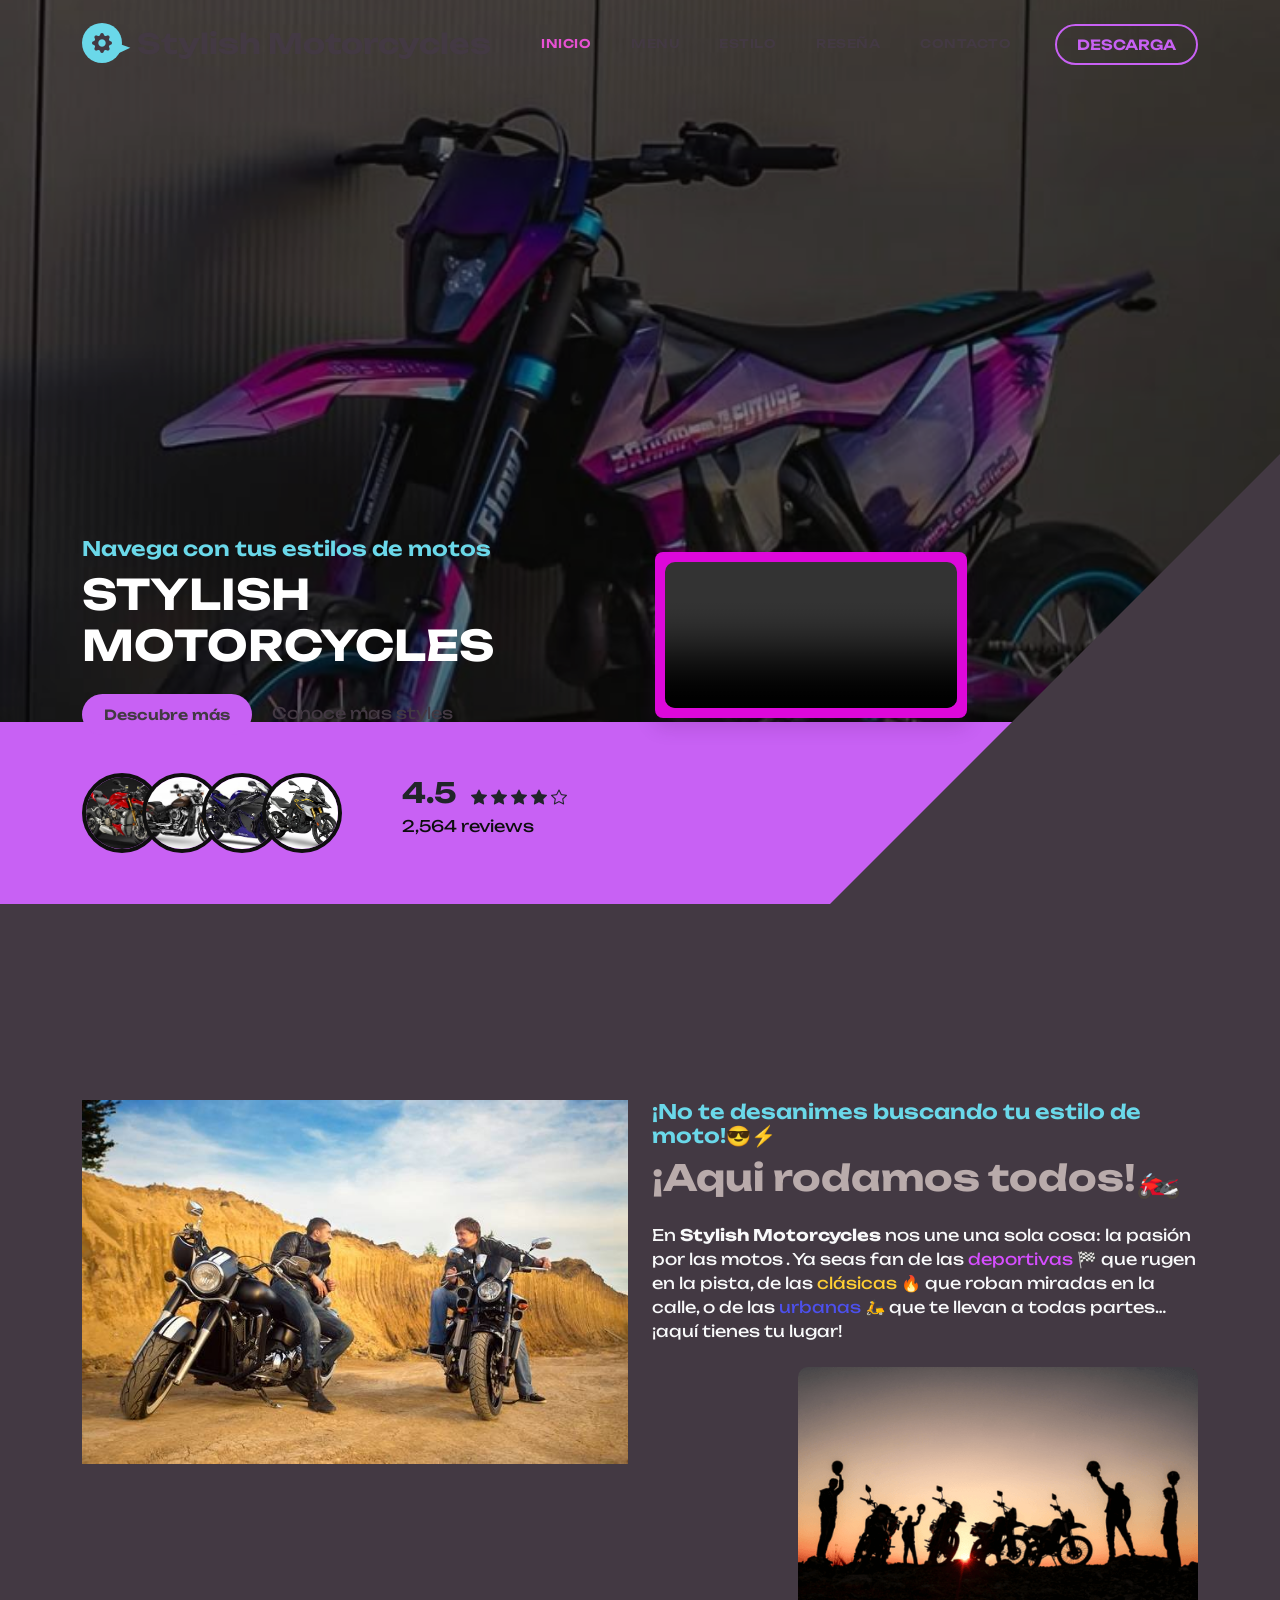
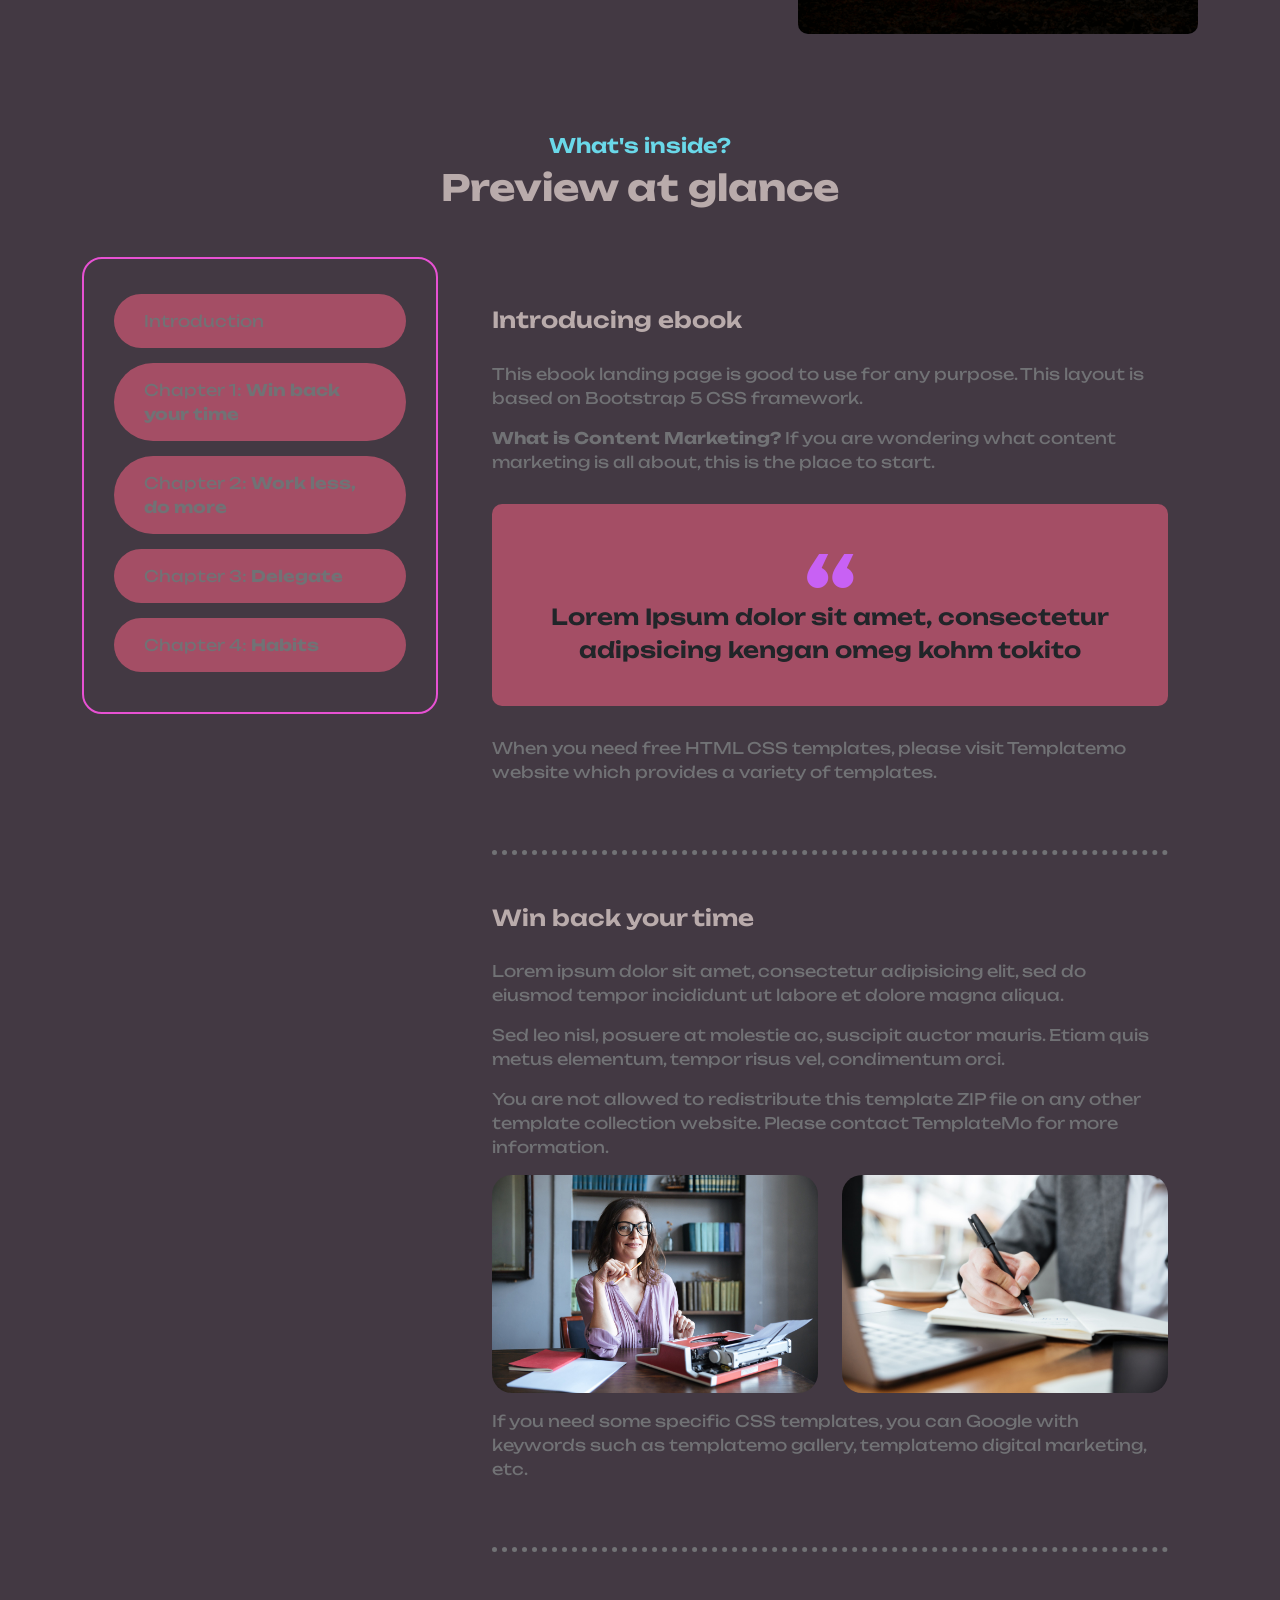
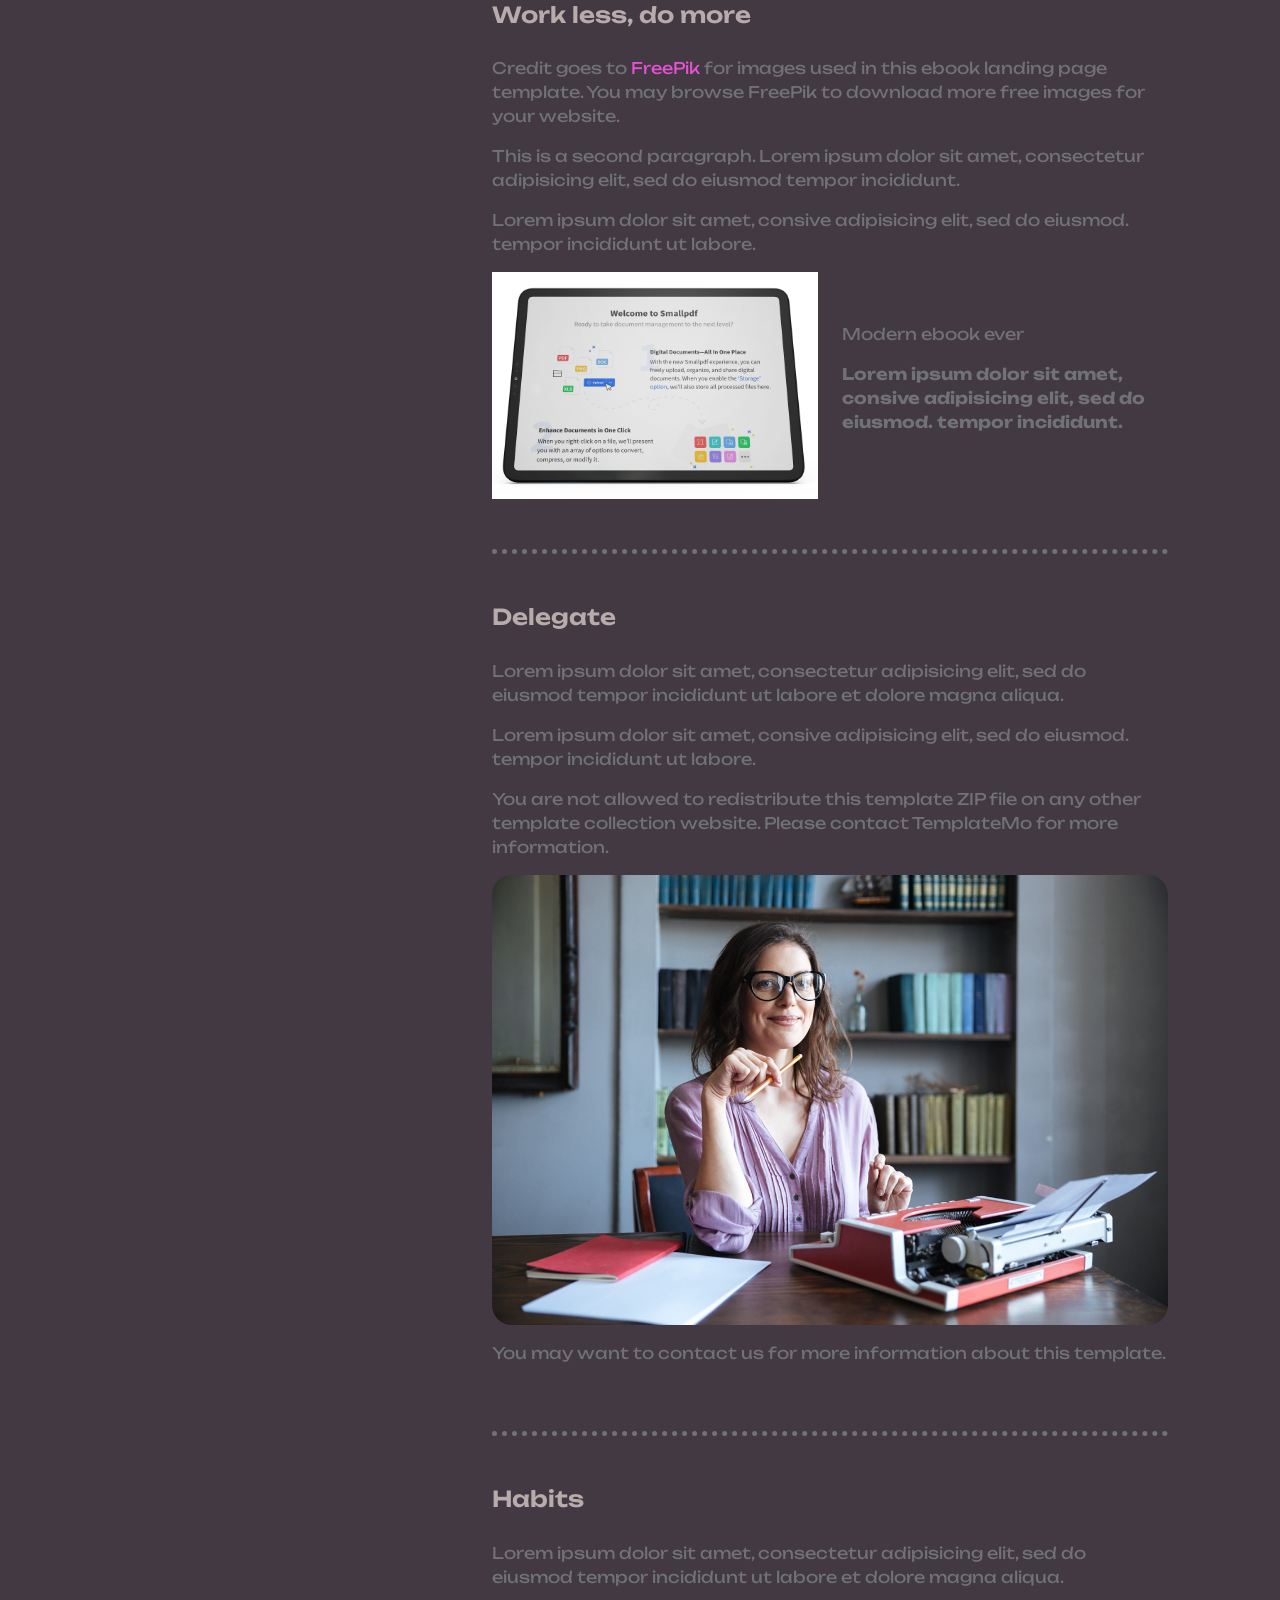
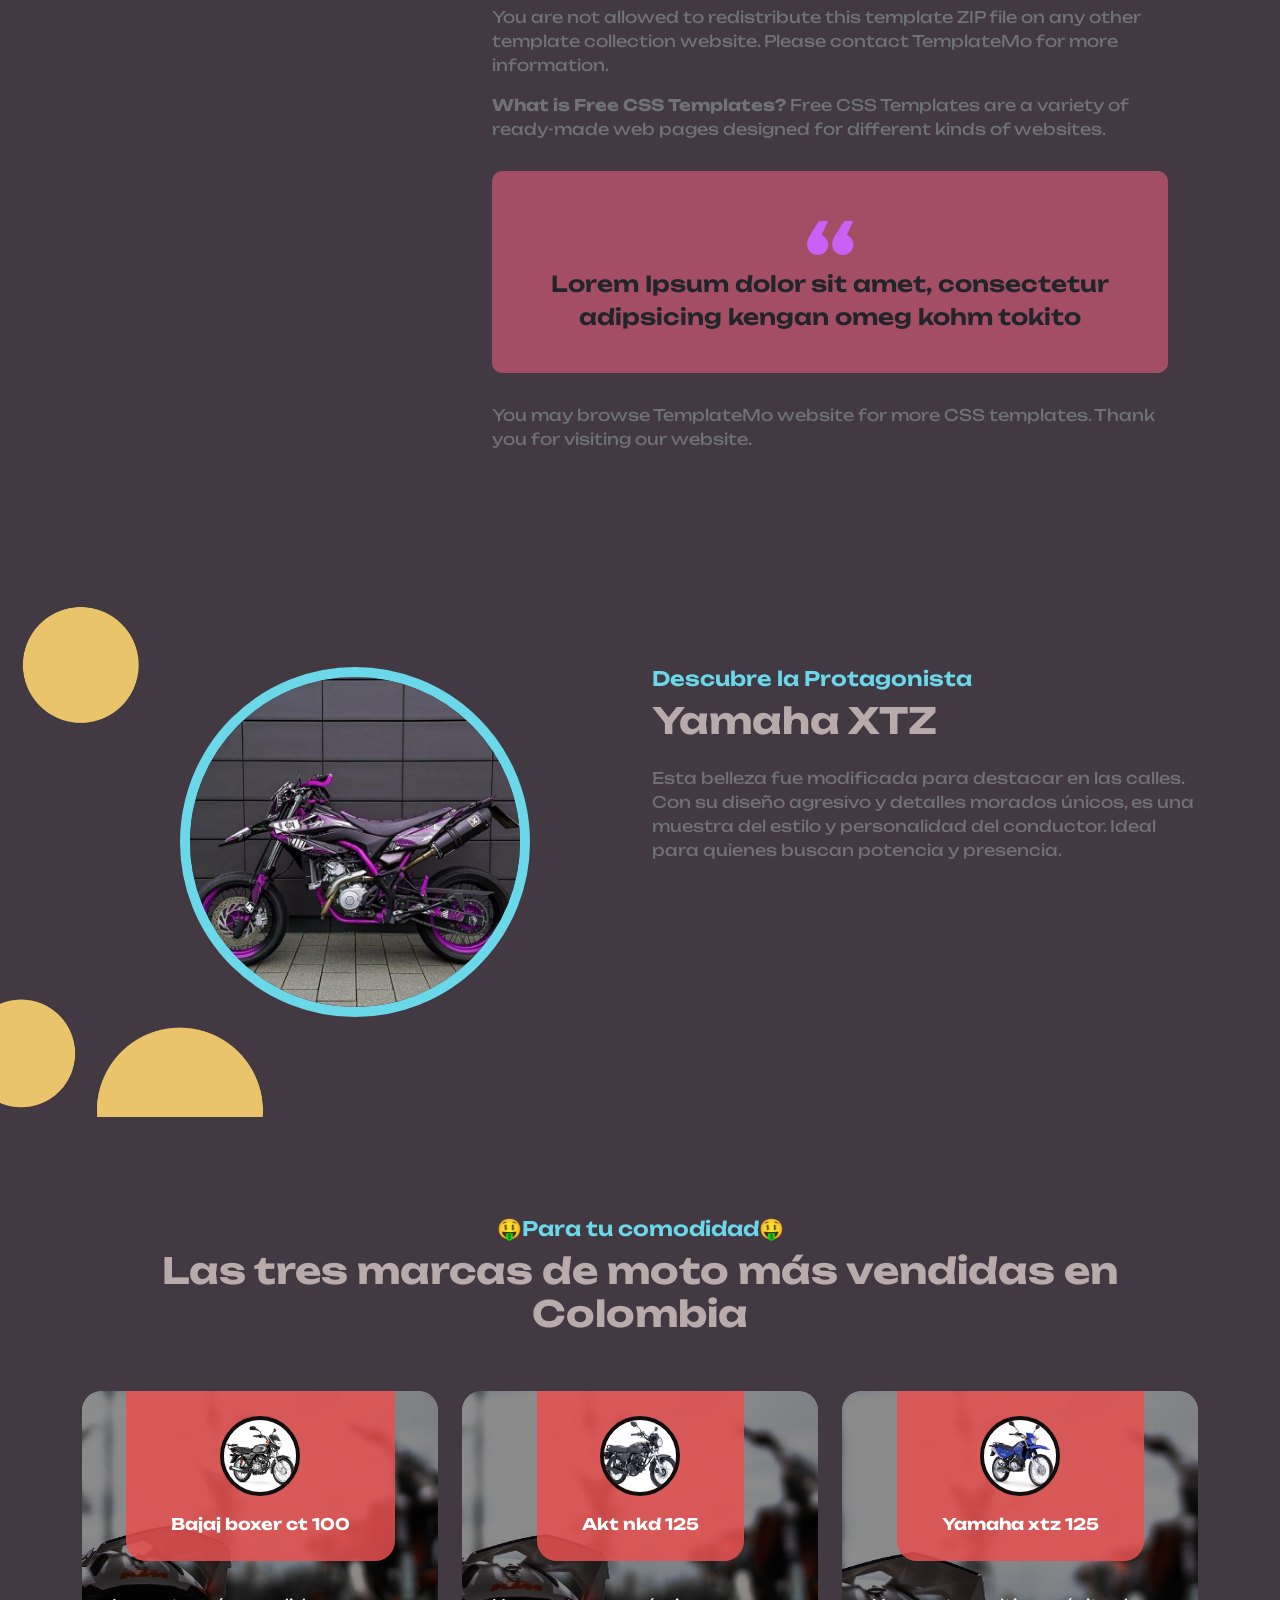
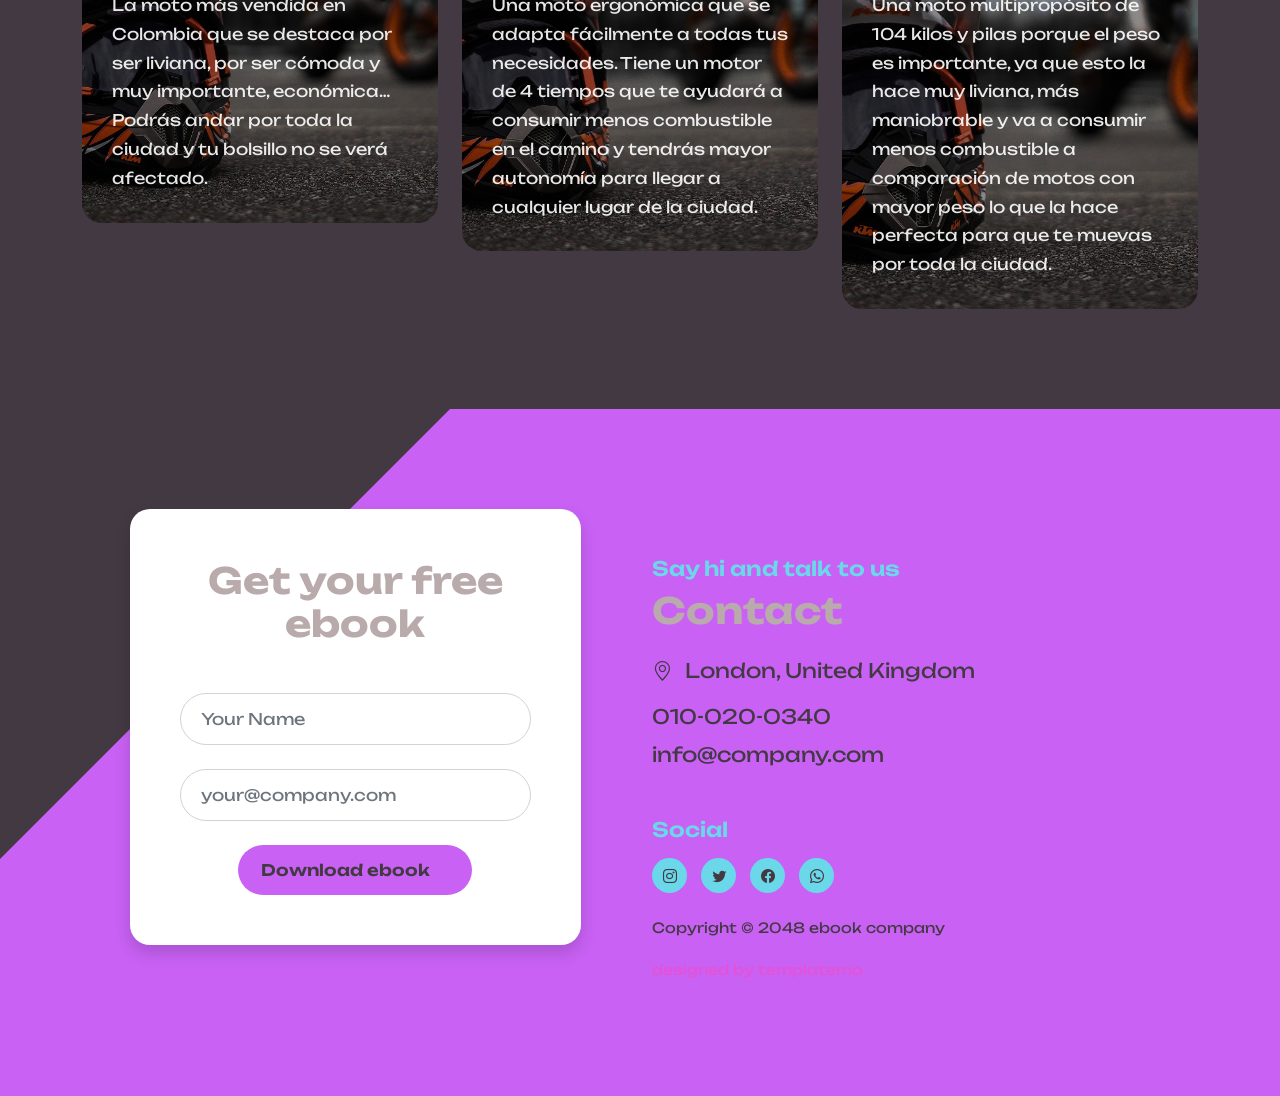
==== commit b6c3d17f: "cambios de colores,agregar imagenes y estilos" ====
--- a/index.html
+++ b/index.html
@@ -14,6 +14,8 @@
         
         <link rel="preconnect" href="https://fonts.gstatic.com" crossorigin>
 
+        <link rel="stylesheet" href="https://cdnjs.cloudflare.com/ajax/libs/animate.css/4.1.1/animate.min.css">
+
         <link href="https://fonts.googleapis.com/css2?family=Unbounded:wght@300;400;600;700&display=swap" rel="stylesheet">
 
         <link href="css/bootstrap.min.css" rel="stylesheet">
@@ -29,7 +31,8 @@
 
 -->
     </head>
-    
+
+
     <body>
 
         <main>
@@ -37,8 +40,8 @@
             <nav class="navbar navbar-expand-lg">
                 <div class="container">
                     <a class="navbar-brand" href="index.html">
-                        <i class="navbar-brand-icon bi-book me-2"></i>
-                        <span>ebook</span>  <!--titulo de lagina o logo-->
+                        <i class="navbar-brand-icon bi-gear-fill me-2"></i>
+                        <span>Stylish Motorcycles</span>  <!--titulo de lagina o logo-->
                     </a>
 
                     <div class="d-lg-none ms-auto me-3">
@@ -63,7 +66,7 @@
                             </li>
 
                             <li class="nav-item">
-                                <a class="nav-link click-scroll" href="#section_3">ESTYLO </a>
+                                <a class="nav-link click-scroll" href="#section_3">ESTILO </a>
                             </li>
 
                             <li class="nav-item">
@@ -92,7 +95,7 @@
 
                         <div class="col-lg-6 col-12 mb-5 pb-5 pb-lg-0 mb-lg-0">
 
-                            <h6>Introducing ebook</h6>
+                            <h6>Navega con tus estilos de motos</h6>
 
                             <h1 class="text-white mb-4">STYLISH MOTORCYCLES</h1>
 
@@ -127,13 +130,13 @@
 
                         <div class="col-lg-8 col-12">
                             <div class="avatar-group d-flex flex-wrap align-items-center">
-                                <img src="images/avatar/portrait-beautiful-young-woman-standing-grey-wall.jpg" class="img-fluid avatar-image" alt="">
-
-                                <img src="images/avatar/portrait-young-redhead-bearded-male.jpg" class="img-fluid avatar-image avatar-image-left" alt="">
-
-                                <img src="images/avatar/pretty-blonde-woman.jpg" class="img-fluid avatar-image avatar-image-left" alt="">
-
-                                <img src="images/avatar/studio-portrait-emotional-happy-funny-smiling-boyfriend.jpg" class="img-fluid avatar-image avatar-image-left" alt="">
+                                <img src="images/ducati.jpg" class="img-fluid avatar-image" alt="">
+
+                                <img src="images/harley.jpg" class="img-fluid avatar-image avatar-image-left" alt="">
+
+                                <img src="images/yamaha.jpg" class="img-fluid avatar-image avatar-image-left" alt="">
+
+                                <img src="images/bmw.jpg" class="img-fluid avatar-image avatar-image-left" alt="">
 
                                 <div class="reviews-group mt-3 mt-lg-0">
                                     <strong>4.5</strong>
@@ -144,7 +147,9 @@
                                     <i class="bi-star-fill"></i>
                                     <i class="bi-star"></i>
 
-                                    <small class="ms-3">2,564 reviews</small>
+                                    <p class="text-light">
+                                    <span style="color:#0d0d0e;">2,564 reviews</span>
+                                    </p>
                                 </div>
                             </div>
                         </div>
@@ -161,25 +166,30 @@
                     <div class="row">
 
                         <div class="col-lg-6 col-12">
-                            <img src="images/tablet-screen-contents.jpg" class="img-fluid" alt="">
+                            <img src="images/motos.jpg" class="img-fluid" alt="">
                         </div>
 
                         <div class="col-lg-6 col-12">
-                            <div class="book-section-info">
-                                <h6>Modern &amp; Creative</h6>
-
-
-                                <h2 class="mb-4">About The Book</h2>
-
-                                <p>Credit goes to <a rel="nofollow" href="https://freepik.com" target="_blank">FreePik</a> for images used in this ebook landing page template. You may browse FreePik to download more free images for your website.</p>
-
-                                <p>TemplateMo is one of the best websites to download free CSS templates for any purpose. This is an ebook landing page template using Bootstrap 5 CSS layout.</p>
-                            </div>
-                        </div>
-
-                    </div>
-                </div>
-            </section>
+                            <div class="text-warning fw-bold">
+                                <h6>¡No te desanimes buscando tu estilo de moto!😎⚡​</h6>
+                                <h2 class="mb-4">¡Aqui rodamos todos!🏍️</h2>
+
+                                <p class="text-light">
+                                En <strong>Stylish Motorcycles</strong> nos une una sola cosa: la pasión por las motos . 
+                                Ya seas fan de las <span style="color:#d64eff;">deportivas</span> 🏁 que rugen en la pista, 
+                                de las <span style="color:#ffcf33;">clásicas</span> 🔥 que roban miradas en la calle, 
+                                o de las <span style="color:#4d50ec;">urbanas</span> 🛵 que te llevan a todas partes… ¡aquí tienes tu lugar!
+                                </p>
+                                <div class="text-end mt-4">
+                                <img src="images/moteros.jpg" alt="vegeta al costado" class="img-fluid" style="max-width: 400px; border-radius: 10px;">
+                                </div>
+                            </div>
+                        </div>
+
+                    </div>
+                </div>
+            </section>
+
 
 
             <section>
@@ -309,15 +319,12 @@
                         </div>
 
                         <div class="col-lg-6 col-12 mt-5 mt-lg-0">
-                            <h6>Meet Author</h6>
-
-                            <h2 class="mb-4">Prof. Sophia</h2>
-
-                            <p>This is an ebook landing page template with Bootstrap 5 CSS framework. It is easy to customize with the use of Bootstrap CSS classes.</p>
-
-                            <p>Lorem ipsum dolor sit amet, consive adipisicing elit, sed do eiusmod. tempor incididunt ut labore.</p>
-                        </div>
-
+                            <h6>Descubre la Protagonista</h6>
+
+                            <h2 class="mb-4">Yamaha XTZ</h2>
+
+                            <p>Esta belleza fue modificada para destacar en las calles. Con su diseño agresivo y detalles morados únicos, es una muestra del estilo y personalidad del conductor. Ideal para quienes buscan potencia y presencia.</p>
+                        </div>
                     </div>
                 </div>
             </section>
@@ -328,35 +335,23 @@
                     <div class="row">
 
                         <div class="col-lg-12 col-12 text-center mb-5">
-                            <h6>Reviews</h6>
-
-                            <h2>What people saying...</h2>
+                            <h6>🤑Para tu comodidad🤑</h6>
+
+                            <h2>Las tres marcas de moto más vendidas en Colombia</h2>
                         </div>
 
                         <div class="col-lg-4 col-12">
                             <div class="custom-block d-flex flex-wrap">
                                 <div class="custom-block-image-wrap d-flex flex-column">
-                                    <img src="images/avatar/portrait-beautiful-young-woman-standing-grey-wall.jpg" class="img-fluid avatar-image" alt="">
+                                    <img src="images/bajajct100.jpg" class="img-fluid avatar-image" alt="">
 
                                     <div class="text-center mt-3">
-                                        <span class="text-white">Sandy</span>
-
-                                        <strong class="d-block text-white">Artist</strong>
+                                        <strong class="d-block text-white">Bajaj boxer ct 100</strong>
                                     </div>
                                 </div>
 
                                 <div class="custom-block-info">
-                                    <div class="reviews-group mb-3">
-                                        <strong>4.5</strong>
-
-                                        <i class="bi-star-fill"></i>
-                                        <i class="bi-star-fill"></i>
-                                        <i class="bi-star-fill"></i>
-                                        <i class="bi-star-fill"></i>
-                                        <i class="bi-star"></i>
-                                    </div>
-
-                                    <p class="mb-0">Lorem ipsum dolor sit amet, consectetur adipisicing elit, sed do eiusmod tempor incididunt ut labore et dolore magna aliqua.</p>
+                                    <p class="mb-0">La moto más vendida en Colombia que se destaca por ser liviana, por ser  cómoda y muy importante, económica… Podrás andar por toda la ciudad y tu bolsillo no se verá afectado.</p>
                                 </div>
                             </div>
                         </div>
@@ -364,27 +359,15 @@
                         <div class="col-lg-4 col-12 my-5 my-lg-0">
                             <div class="custom-block d-flex flex-wrap">
                                 <div class="custom-block-image-wrap d-flex flex-column">
-                                    <img src="images/avatar/portrait-young-redhead-bearded-male.jpg" class="img-fluid avatar-image avatar-image-left" alt="">
+                                    <img src="images/akt nkd 125.jpg" class="img-fluid avatar-image avatar-image-left" alt="">
 
                                     <div class="text-center mt-3">
-                                        <span class="text-white">pinturaal horno</span>
-
-                                        <strong class="d-block text-white">stylos </strong>
+                                        <strong class="d-block text-white">Akt nkd 125</strong>
                                     </div>
                                 </div>
 
                                 <div class="custom-block-info">
-                                    <div class="reviews-group mb-3">
-                                        <strong>3.5</strong>
-
-                                        <i class="bi-star-fill"></i>
-                                        <i class="bi-star-fill"></i>
-                                        <i class="bi-star-fill"></i>
-                                        <i class="bi-star"></i>
-                                        <i class="bi-star"></i>
-                                    </div>
-
-                                    <p class="mb-0"></p>
+                                    <p class="mb-0">Una moto ergonómica que se adapta fácilmente a todas tus necesidades. Tiene un motor de 4 tiempos que te ayudará a consumir menos combustible en el camino y tendrás mayor autonomía para llegar a cualquier lugar de la ciudad.</p>
                                 </div>
                             </div>
                         </div>
@@ -392,27 +375,15 @@
                         <div class="col-lg-4 col-12">
                             <div class="custom-block d-flex flex-wrap">
                                 <div class="custom-block-image-wrap d-flex flex-column">
-                                    <img src="images/avatar/pretty-blonde-woman.jpg" class="img-fluid avatar-image" alt="">
-
-                                    <div class="text-center mt-3">
-                                        <span class="text-white">Candy</span>
-
-                                        <strong class="d-block text-white">VP, Design</strong>
+                                    <img src="images/yamaha xtz 125.jpg" class="img-fluid avatar-image" alt="">
+
+                                    <div class="text-center mt-3">                    
+                                        <strong class="d-block text-white">Yamaha xtz 125</strong>
                                     </div>
                                 </div>
 
                                 <div class="custom-block-info">
-                                    <div class="reviews-group mb-3">
-                                        <strong>5</strong>
-
-                                        <i class="bi-star-fill"></i>
-                                        <i class="bi-star-fill"></i>
-                                        <i class="bi-star-fill"></i>
-                                        <i class="bi-star-fill"></i>
-                                        <i class="bi-star-fill"></i>
-                                    </div>
-
-                                    <p class="mb-0">Please tell your friends about our website that we provide 100% free CSS templates for everyone. Thank you for using our templates.</p>
+                                    <p class="mb-0">Una moto multipropósito de 104 kilos y pilas porque el peso es importante, ya que esto la hace muy liviana, más maniobrable y va a consumir menos combustible a comparación de motos con mayor peso lo que la hace perfecta para que te muevas por toda la ciudad.</p>
                                 </div>
                             </div>
                         </div>
--- a/css/templatemo-ebook-landing.css
+++ b/css/templatemo-ebook-landing.css
@@ -18,7 +18,7 @@
   --custom-btn-bg-hover-color:    #b051e7;
   --dark-color:                   #b9abab;
   --p-color:                      #717275;
-  --link-hover-color:             #E76F51;
+  --link-hover-color:             #4A90E2;
 
   --body-font-family:             'Unbounded', sans-serif;
 
@@ -148,29 +148,69 @@
 /*---------------------------------------
   AVATAR IMAGE               
 -----------------------------------------*/
+.motos-horizontales {
+  background-color: var(--custom-btn-bg-color);
+  position: relative;
+  padding-top: 50px;
+  padding-bottom: 50px;
+}
+
+.moto-card {
+  display: flex;
+  flex-direction: column;
+  align-items: center;
+  flex: 0 0 auto;
+}
+
+.mensaje-motos {
+  text-align: left;
+  color: #b948e6;
+  font-size: 1.5rem;
+  font-weight: bold;
+  margin-top: 1rem;
+  margin-left: 1rem;
+}
+
 .avatar-image {
-  border: 4px solid var(--white-color);
-  border-radius: 100px;
-  width: 60px;
-  height: 60px;
+  width: 80px;
+  height: 80px;
+  border-radius: 50%;
   object-fit: cover;
+  border: 4px solid rgb(15, 15, 15);
+  transition: transform 0.3s ease;
+}
+
+.avatar-image:hover {
+  transform: scale(1.1);
+}
+
+.moto-nombre {
+  font-size: 0.9rem;
+  font-weight: bold;
+  color: white;
+  margin-top: 5px;
 }
 
 .avatar-image-left {
   position: relative;
-  left: -10px;
+  left: -20px;
+  z-index: 1;
+
 }
 
 .avatar-image-left + .avatar-image-left {
-  left: -20px;
+  left: -40px;
+  z-index: 2;
 }
 
 .avatar-image-left + .avatar-image-left + .avatar-image-left {
-  left: -30px;
+  left: -60px;
+  z-index: 3;
 }
 
 .avatar-image-left + .avatar-image-left + .avatar-image-left + .avatar-image-left {
-  left: -40px;
+  left: -80px;
+  z-index: 4;
 }
 
 .avatar-group,
@@ -413,7 +453,7 @@
 }
 
 .sticky-wrapper.is-sticky .navbar {
-  background-color: rgba(0, 0, 0, 0.85);
+  background-color: rgba(2, 2, 2, 0.85);
 }
 
 .navbar {
@@ -622,7 +662,7 @@
   CUSTOM BLOCK              
 -----------------------------------------*/
 .custom-block {
-  background-image: url('../images/businessman-sitting-by-table-cafe.jpg');
+  background-image: url('../images/casco.jpg');
   background-repeat: no-repeat;
   background-size: cover;
   background-position: center;
@@ -657,7 +697,7 @@
 }
 
 .custom-block-image-wrap {
-  background-color: rgba(231, 111, 81, 0.85);
+  background-color: rgba(231, 81, 81, 0.85);
   border-radius: 0 0 var(--border-radius-medium) var(--border-radius-medium);
   position: relative;
   z-index: 2;
@@ -1060,7 +1100,7 @@
     padding: 10px;
     box-shadow: 0 8px 20px rgba(82, 21, 97, 0.2);
     border-radius: 8px;
-    background-color: #6b1b6a;
+    background-color: #dd08da;
     overflow: hidden;
     
 }
